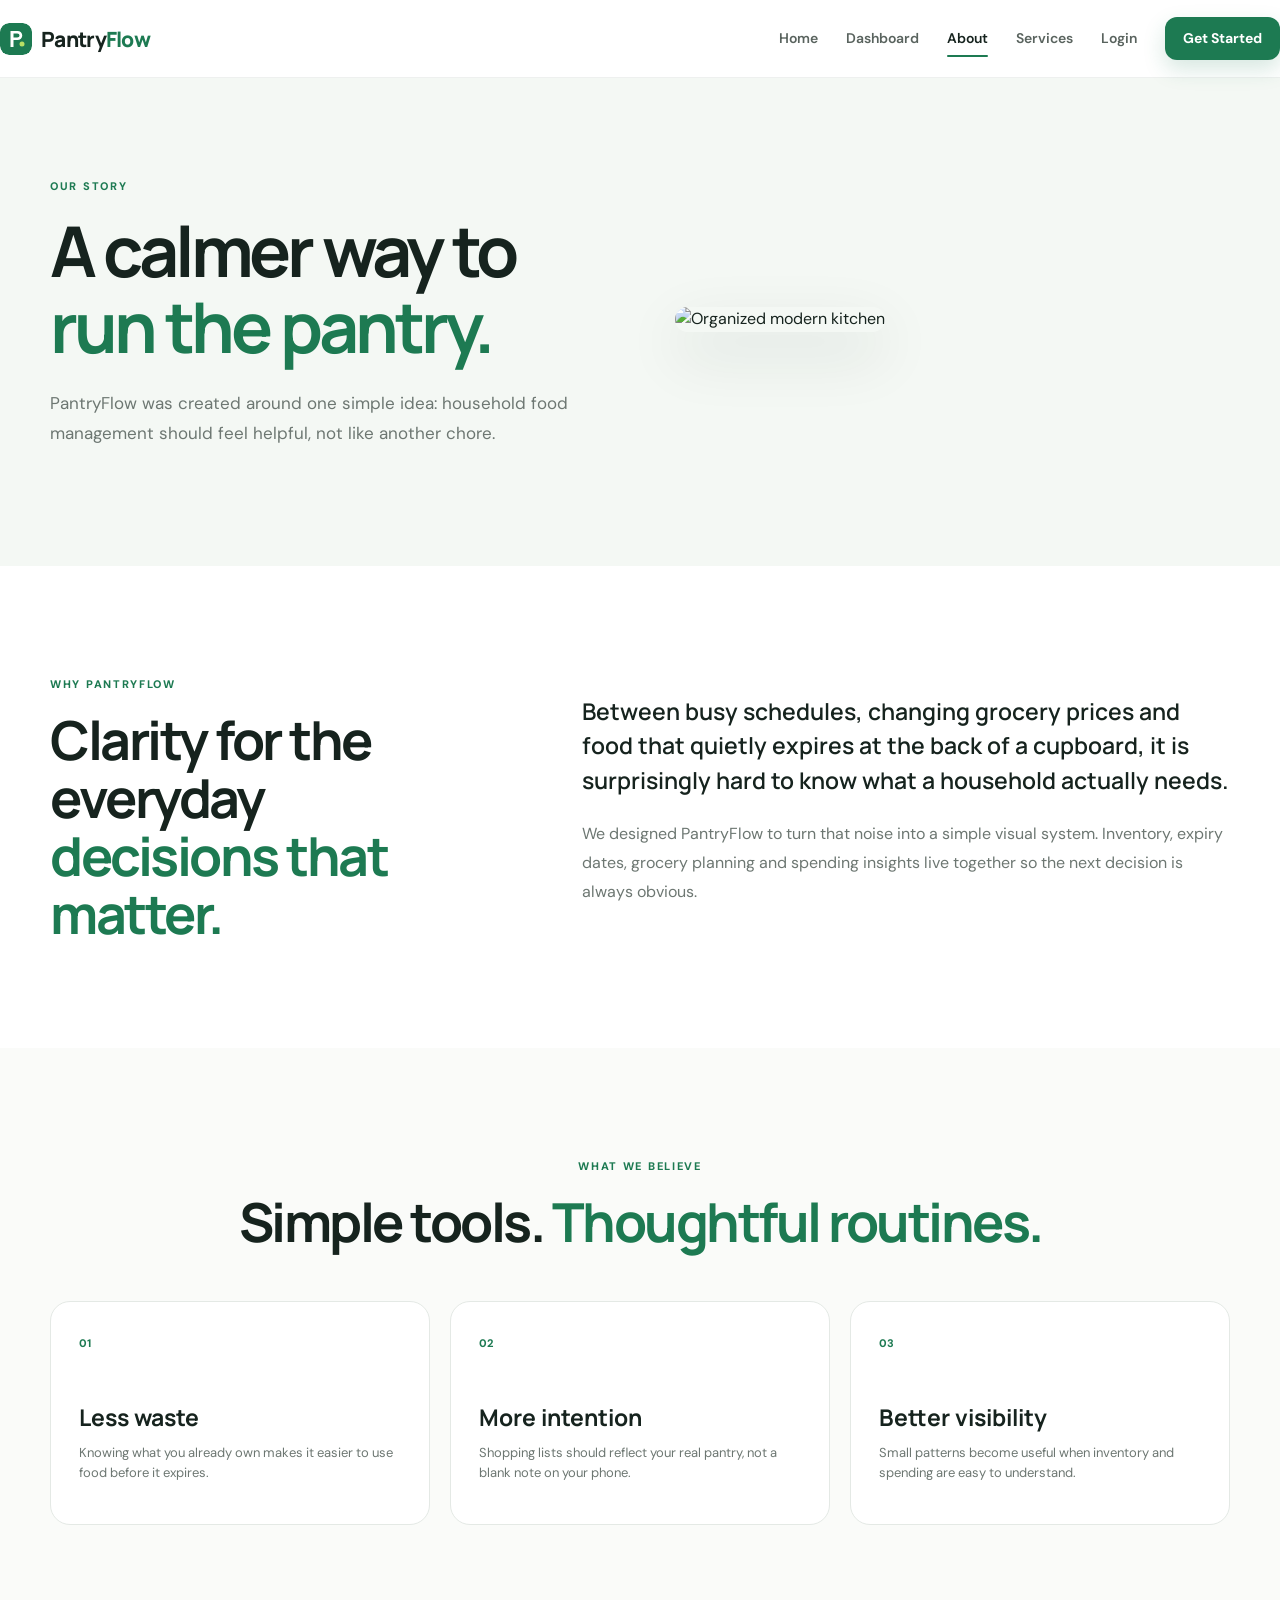
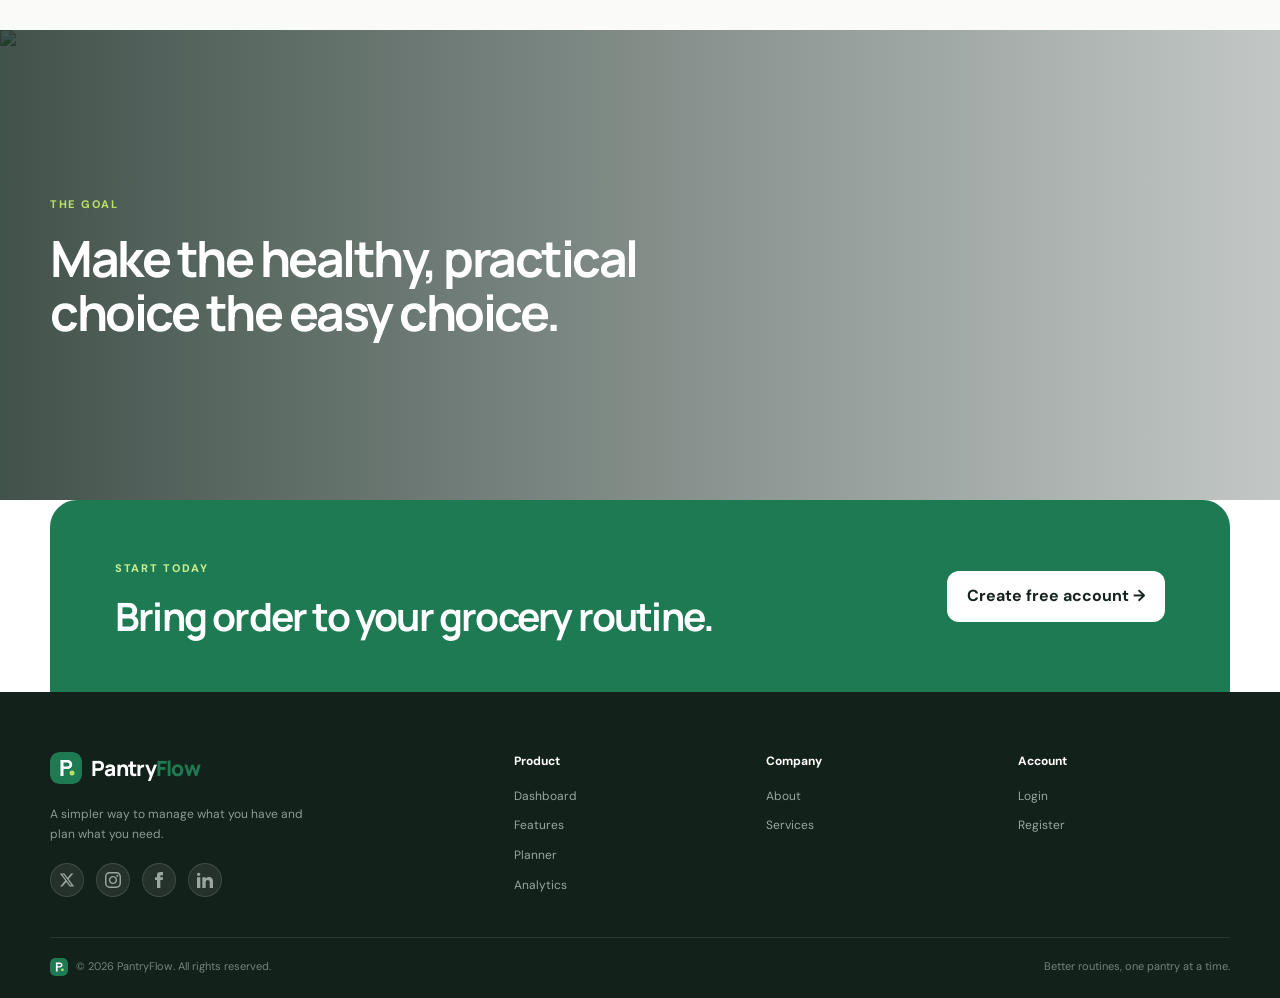
==== about.html @ ae9c7129 "first commit" ====
<!DOCTYPE html>
<html lang="en">
<head>
<meta charset="UTF-8">
<meta name="viewport" content="width=device-width,initial-scale=1.0">
<title>About — PantryFlow</title>
<link rel="icon" type="image/svg+xml" href="assets/favicon.svg">
<link rel="preconnect" href="https://fonts.googleapis.com">
<link rel="preconnect" href="https://fonts.gstatic.com" crossorigin>
<link href="https://fonts.googleapis.com/css2?family=DM+Sans:wght@400;500;600;700&family=Manrope:wght@600;700;800&display=swap" rel="stylesheet">
<link rel="stylesheet" href="assets/style.css">
</head>
<body>
<header class="site-header">
  <div class="container nav-wrap">
    <a class="brand" href="index.html">
      <img src="assets/favicon.svg" alt="PantryFlow Logo" class="header-fav-icon">
      <span>Pantry<span class="accent">Flow</span></span>
    </a>
    <button class="menu-toggle" aria-label="Open navigation"><i></i><i></i><i></i></button>
    <nav class="main-nav">
      <a href="index.html">Home</a>
      <a href="dashboard.html">Dashboard</a>
      <a class="active" href="about.html">About</a>
      <a href="services.html">Services</a>
      <a href="login.html">Login</a>
      <a class="btn btn-primary nav-btn" href="register.html">Get Started</a>
    </nav>
  </div>
</header>

<main>
<section class="inner-hero"><div class="container inner-grid"><div class="reveal"><span class="eyebrow">Our story</span><h1>A calmer way to <span>run the pantry.</span></h1><p>PantryFlow was created around one simple idea: household food management should feel helpful, not like another chore.</p></div><div class="inner-image reveal delay-1"><img src="https://images.unsplash.com/photo-1556911220-e15b29be8c8f?auto=format&fit=crop&w=1200&q=85" alt="Organized modern kitchen"></div></div></section>
<section class="section"><div class="container story-grid"><div class="section-head"><span class="eyebrow">Why PantryFlow</span><h2>Clarity for the everyday <span>decisions that matter.</span></h2></div><div><p class="large-copy">Between busy schedules, changing grocery prices and food that quietly expires at the back of a cupboard, it is surprisingly hard to know what a household actually needs.</p><p>We designed PantryFlow to turn that noise into a simple visual system. Inventory, expiry dates, grocery planning and spending insights live together so the next decision is always obvious.</p></div></div></section>
<section class="section values"><div class="container"><div class="section-head center"><span class="eyebrow">What we believe</span><h2>Simple tools. <span>Thoughtful routines.</span></h2></div><div class="value-grid"><article><span>01</span><h3>Less waste</h3><p>Knowing what you already own makes it easier to use food before it expires.</p></article><article><span>02</span><h3>More intention</h3><p>Shopping lists should reflect your real pantry, not a blank note on your phone.</p></article><article><span>03</span><h3>Better visibility</h3><p>Small patterns become useful when inventory and spending are easy to understand.</p></article></div></div></section>
<section class="image-banner"><img src="https://images.unsplash.com/photo-1498837167922-ddd27525d352?auto=format&fit=crop&w=1800&q=85" alt="Healthy food ingredients"><div><span class="eyebrow pale">The goal</span><h2>Make the healthy, practical choice the easy choice.</h2></div></section>
<section class="cta"><div class="container cta-box"><div><span class="eyebrow">Start today</span><h2>Bring order to your grocery routine.</h2></div><a class="btn btn-white" href="register.html">Create free account →</a></div></section>
</main>

<footer class="footer">
  <div class="container footer-grid">
    <div>
      <a class="brand light-brand" href="index.html">
        <img src="assets/favicon.svg" alt="PantryFlow Logo" class="footer-fav-icon">
        <span>Pantry<span class="accent">Flow</span></span>
      </a>
      <p>A simpler way to manage what you have and plan what you need.</p>
      
      <!-- Social Media Icons -->
      <div class="footer-social">
        <a href="#" class="social-icon" aria-label="Twitter">
          <svg viewBox="0 0 24 24"><path d="M18.244 2.25h3.308l-7.227 8.26 8.502 11.24H16.17l-5.214-6.817L4.99 21.75H1.68l7.73-8.835L1.254 2.25H8.08l4.713 6.231zm-1.161 17.52h1.833L7.084 4.126H5.117z"/></svg>
        </a>
        <a href="#" class="social-icon" aria-label="Instagram">
          <svg viewBox="0 0 24 24"><path d="M12 2.163c3.204 0 3.584.012 4.85.07 3.252.148 4.771 1.691 4.919 4.919.058 1.265.069 1.645.069 4.849 0 3.205-.012 3.584-.069 4.849-.149 3.225-1.664 4.771-4.919 4.919-1.266.058-1.644.07-4.85.07-3.204 0-3.584-.012-4.849-.07-3.26-.149-4.771-1.699-4.919-4.92-.058-1.265-.07-1.644-.07-4.849 0-3.204.013-3.583.07-4.849.149-3.227 1.664-4.771 4.919-4.919 1.266-.057 1.645-.069 4.849-.069zm0-2.163c-3.259 0-3.667.014-4.947.072-4.358.2-6.78 2.618-6.98 6.98-.059 1.281-.073 1.689-.073 4.948 0 3.259.014 3.668.072 4.948.2 4.358 2.618 6.78 6.98 6.98 1.281.058 1.689.072 4.948.072 3.259 0 3.668-.014 4.948-.072 4.354-.2 6.782-2.618 6.979-6.98.059-1.28.073-1.689.073-4.948 0-3.259-.014-3.667-.072-4.947-.196-4.354-2.617-6.78-6.979-6.98-1.281-.059-1.69-.073-4.949-.073zm0 5.838c-3.403 0-6.162 2.759-6.162 6.162s2.759 6.163 6.162 6.163 6.162-2.759 6.162-6.163c0-3.403-2.759-6.162-6.162-6.162zm0 10.162c-2.209 0-4-1.79-4-4 0-2.209 1.791-4 4-4s4 1.791 4 4c0 2.21-1.791 4-4 4zm6.406-11.845c-.796 0-1.441.645-1.441 1.44s.645 1.44 1.441 1.44c.795 0 1.439-.645 1.439-1.44s-.644-1.44-1.439-1.44z"/></svg>
        </a>
        <a href="#" class="social-icon" aria-label="Facebook">
          <svg viewBox="0 0 24 24"><path d="M9 8H6v4h3v12h5V12h3.642L18 8h-4V6.333C14 5.374 14.5 5 15.5 5H18V0h-3.808C10.592 0 9 1.583 9 4.615V8z"/></svg>
        </a>
        <a href="#" class="social-icon" aria-label="LinkedIn">
          <svg viewBox="0 0 24 24"><path d="M4.98 3.5c0 1.381-1.11 2.5-2.48 2.5s-2.48-1.119-2.48-2.5c0-1.38 1.11-2.5 2.48-2.5s2.48 1.12 2.48 2.5zm.02 4.5h-5v16h5v-16zm7.982 0h-4.968v16h4.969v-8.399c0-4.67 6.029-5.052 6.029 0v8.399h4.988v-10.131c0-7.88-8.922-7.593-11.018-3.714v-2.156z"/></svg>
        </a>
      </div>
    </div>
    <div><b>Product</b><a href="dashboard.html">Dashboard</a><a href="services.html">Features</a><a href="services.html">Planner</a><a href="services.html">Analytics</a></div>
    <div><b>Company</b><a href="about.html">About</a><a href="services.html">Services</a></div>
    <div><b>Account</b><a href="login.html">Login</a><a href="register.html">Register</a></div>
  </div>
  <div class="container footer-bottom">
    <div class="footer-copy">
      <img src="assets/favicon.svg" alt="PantryFlow Favicon" class="footer-bottom-icon">
      <span>© 2026 PantryFlow. All rights reserved.</span>
    </div>
    <span>Better routines, one pantry at a time.</span>
  </div>
</footer>

<button id="backToTop" class="back-to-top" aria-label="Back to top">↑</button>
<script src="assets/script.js"></script>
</body>
</html>
---- assets/style.css ----
:root {
  --green: #1d7a52;
  --green2: #2c9b68;
  --lime: #b9df65;
  --ink: #16231e;
  --muted: #6d7772;
  --line: #e4e9e5;
  --cream: #f6f3ea;
  --soft: #f4f7f4;
  --dark: #13211b;
  --orange: #f4a65a;
  --purple: #9583e6;
  --red: #df6d69;
  --white: #fff;
  --shadow: 0 22px 60px rgba(21, 43, 34, 0.12);
  --radius: 24px;
}

* {
  box-sizing: border-box;
}

html {
  scroll-behavior: smooth;
}

body {
  margin: 0;
  font-family: "DM Sans", sans-serif;
  color: var(--ink);
  background: #fff;
  line-height: 1.55;
}

h1, h2, h3 {
  font-family: "Manrope", sans-serif;
  line-height: 1.08;
  margin: 0;
}

a {
  text-decoration: none;
  color: inherit;
}

button, input, select {
  font: inherit;
}

.container {
  width: min(1180px, calc(100% - 48px));
  margin: auto;
}

/* Header & Navigation */
.site-header {
  height: 78px;
  display: flex;
  align-items: center;
  background: rgba(255, 255, 255, 0.94);
  backdrop-filter: blur(16px);
  border-bottom: 1px solid rgba(20, 50, 35, 0.07);
  position: sticky;
  top: 0;
  z-index: 50;
}

.nav-wrap {
  display: flex;
  align-items: center;
  justify-content: space-between;
  width: 100%;
}

.brand {
  display: inline-flex;
  align-items: center;
  gap: 9px;
  font: 800 21px "Manrope", sans-serif;
  letter-spacing: -0.7px;
  color: var(--ink);
}

.accent {
  color: var(--green);
}

.brand-mark {
  width: 35px;
  height: 35px;
  border-radius: 11px;
  display: grid;
  place-items: center;
  color: #fff;
  background: var(--green);
  font: 800 18px "Manrope", sans-serif;
  box-shadow: 0 8px 18px rgba(29, 122, 82, 0.2);
}

.brand-mark.mini {
  width: 25px;
  height: 25px;
  border-radius: 7px;
  font-size: 13px;
}

.header-fav-icon {
  width: 32px;
  height: 32px;
  border-radius: 9px;
  object-fit: cover;
}

.main-nav {
  display: flex;
  align-items: center;
  gap: 28px;
  font-size: 14px;
  font-weight: 600;
  color: #59635e;
}

.main-nav > a:not(.btn) {
  position: relative;
  padding: 24px 0;
  transition: color 0.2s ease;
}

.main-nav > a.active,
.main-nav > a:hover {
  color: var(--ink);
}

.main-nav > a.active:after {
  content: "";
  position: absolute;
  height: 2.5px;
  background: var(--green);
  bottom: 16px;
  left: 0;
  right: 0;
  border-radius: 2px;
}

.btn {
  border: 0;
  cursor: pointer;
  display: inline-flex;
  align-items: center;
  justify-content: center;
  gap: 10px;
  padding: 13px 20px;
  border-radius: 12px;
  font-weight: 700;
  transition: 0.25s;
}

.btn-primary {
  background: var(--green);
  color: #fff;
  box-shadow: 0 9px 22px rgba(29, 122, 82, 0.18);
}

.btn-primary:hover {
  background: #176443;
  transform: translateY(-2px);
}

.btn-lg {
  padding: 16px 23px;
}

.btn-dark {
  background: var(--ink);
  color: #fff;
}

.btn-white {
  background: #fff;
  color: var(--ink);
}

.nav-btn {
  padding: 11px 18px;
}

.menu-toggle {
  display: none;
  background: none;
  border: 0;
  cursor: pointer;
}

.sidebar-toggle {
  display: none;
}

/* Hero Section */
.hero {
  background: linear-gradient(180deg, #f7fbf7 0, #fff 100%);
  padding: 86px 0 80px;
  overflow: hidden;
}

.hero-grid {
  display: grid;
  grid-template-columns: 0.88fr 1.12fr;
  gap: 55px;
  align-items: center;
}

.eyebrow {
  display: inline-flex;
  align-items: center;
  gap: 8px;
  color: var(--green);
  text-transform: uppercase;
  letter-spacing: 1.7px;
  font-size: 11px;
  font-weight: 800;
  margin-bottom: 18px;
}

.live-dot {
  width: 7px;
  height: 7px;
  border-radius: 50%;
  background: #55bd7d;
  box-shadow: 0 0 0 5px #e4f5e9;
}

.hero h1 {
  font-size: clamp(46px, 5vw, 72px);
  letter-spacing: -3.8px;
  max-width: 620px;
}

.hero h1 span,
.section-head h2 span,
.inner-hero h1 span {
  color: var(--green);
}

.hero-copy > p {
  font-size: 17px;
  line-height: 1.75;
  color: var(--muted);
  max-width: 540px;
  margin: 24px 0 28px;
}

.hero-actions {
  display: flex;
  align-items: center;
  gap: 24px;
}

.text-link {
  font-weight: 700;
  font-size: 14px;
}

.text-link:hover {
  color: var(--green);
}

.trust {
  display: flex;
  align-items: center;
  gap: 14px;
  margin-top: 35px;
}

.trust p {
  margin: 0;
  color: var(--muted);
  font-size: 12px;
}

.trust p strong {
  color: var(--ink);
  font-size: 14px;
}

.avatars {
  display: flex;
}

.avatars span {
  width: 30px;
  height: 30px;
  border-radius: 50%;
  background: #dcebe2;
  border: 2px solid #fff;
  margin-left: -6px;
  display: grid;
  place-items: center;
  font-size: 9px;
  font-weight: 800;
}

.avatars span:first-child {
  margin: 0;
  background: #cce4d5;
}

.avatars span:nth-child(2) {
  background: #ead9c7;
}

.avatars span:nth-child(3) {
  background: #ddd5f1;
}

.hero-art {
  position: relative;
  min-width: 0;
}

.dashboard-window {
  background: #fff;
  border: 1px solid #e0e7e2;
  border-radius: 23px;
  box-shadow: var(--shadow);
  overflow: hidden;
  transform: rotate(0.4deg);
}

.dash-head {
  height: 52px;
  border-bottom: 1px solid var(--line);
  display: flex;
  align-items: center;
  justify-content: space-between;
  padding: 0 18px;
  font-size: 10px;
}

.dash-brand {
  display: flex;
  align-items: center;
  gap: 7px;
  font-weight: 800;
}

.live-pill {
  background: #e9f7ef;
  color: var(--green);
  padding: 5px 8px;
  border-radius: 20px;
  font-size: 8px;
}

.dash-layout {
  display: grid;
  grid-template-columns: 135px 1fr;
  min-height: 360px;
}

.dash-side {
  padding: 18px 12px;
  border-right: 1px solid var(--line);
  display: flex;
  flex-direction: column;
  gap: 15px;
  font-size: 9px;
  color: #7b8580;
}

.dash-side b {
  color: var(--green);
}

.dash-content {
  padding: 20px;
}

.dash-welcome {
  display: flex;
  justify-content: space-between;
  align-items: center;
}

.dash-welcome small {
  font-size: 8px;
  color: #99a29e;
}

.dash-welcome h3 {
  font-size: 15px;
  margin-top: 3px;
}

.dash-welcome button {
  border: 1px solid var(--line);
  background: #fff;
  border-radius: 8px;
  width: 27px;
  height: 27px;
}

.dash-stats {
  display: grid;
  grid-template-columns: repeat(3, 1fr);
  gap: 9px;
  margin: 18px 0;
}

.d-stat {
  border: 1px solid var(--line);
  border-radius: 12px;
  padding: 11px;
  position: relative;
}

.d-stat > span {
  position: absolute;
  right: 9px;
  top: 9px;
  background: #e9f6ed;
  color: var(--green);
  width: 22px;
  height: 22px;
  border-radius: 7px;
  display: grid;
  place-items: center;
  font-size: 9px;
}

.d-stat > span.orange {
  background: #fff1e3;
  color: #d8893d;
}

.d-stat > span.purple {
  background: #eeeafd;
  color: #7d69ce;
}

.d-stat small {
  display: block;
  font-size: 7px;
  color: #8b9590;
}

.d-stat strong {
  display: block;
  font-size: 18px;
  margin: 4px 0;
}

.d-stat em {
  font-size: 7px;
  color: var(--green);
  font-style: normal;
}

.d-stat em.warn {
  color: #df8b42;
}

.dash-panels {
  display: grid;
  grid-template-columns: 1.2fr 1fr;
  gap: 9px;
}

.dash-panel {
  border: 1px solid var(--line);
  border-radius: 12px;
  padding: 13px;
}

.panel-title {
  display: flex;
  justify-content: space-between;
  align-items: center;
  font-size: 9px;
}

.panel-title small,
.panel-title a {
  font-size: 7px;
  color: #89928e;
}

.bar-chart {
  height: 112px;
  display: flex;
  align-items: end;
  justify-content: space-around;
  gap: 6px;
  margin-top: 15px;
  background: repeating-linear-gradient(to bottom, transparent 0, transparent 27px, #f0f3f1 28px);
}

.bar-chart i {
  display: block;
  width: 9%;
  max-width: 20px;
  border-radius: 5px 5px 2px 2px;
  background: linear-gradient(#4fae7a, var(--green));
}

.chart-days {
  display: flex;
  justify-content: space-around;
  color: #9ba39f;
  font-size: 6px;
  margin-top: 5px;
}

.food {
  display: flex;
  align-items: center;
  gap: 7px;
  margin-top: 13px;
}

.food > span {
  font-size: 15px;
}

.food div {
  flex: 1;
}

.food b, .food small {
  display: block;
}

.food b {
  font-size: 8px;
}

.food small {
  font-size: 6px;
  color: #929b97;
}

.food mark, .item-list mark {
  font-size: 6px;
  border-radius: 5px;
  padding: 4px 5px;
  background: #f0f3f1;
  color: #77817b;
}

.food mark.red, .item-list mark.red {
  background: #ffebea;
  color: #c75e59;
}

.food mark.amber, .item-list mark.amber {
  background: #fff1df;
  color: #c98332;
}

.floating-note {
  position: absolute;
  background: #fff;
  border: 1px solid #e7ece8;
  box-shadow: 0 16px 40px rgba(18, 43, 31, 0.14);
  border-radius: 13px;
  padding: 10px 13px;
  display: flex;
  gap: 9px;
  align-items: center;
  z-index: 3;
  font-size: 9px;
}

.floating-note small, .floating-note b {
  display: block;
}

.floating-note small {
  color: #8b9590;
  font-size: 7px;
  margin-top: 2px;
}

.note-top {
  right: -24px;
  top: 45px;
}

.note-bottom {
  left: -27px;
  bottom: 20px;
}

.status-dot {
  width: 9px;
  height: 9px;
  background: #51bd7b;
  border-radius: 50%;
  box-shadow: 0 0 0 5px #e7f7ed;
}

.check {
  width: 25px;
  height: 25px;
  background: #e6f5eb;
  color: var(--green);
  border-radius: 8px;
  display: grid;
  place-items: center;
}

.brand-strip {
  border-top: 1px solid var(--line);
  border-bottom: 1px solid var(--line);
  padding: 23px 0;
  color: #87908b;
}

.brand-strip .container {
  display: flex;
  align-items: center;
  justify-content: space-between;
  font-size: 9px;
  letter-spacing: 1.5px;
}

.brand-strip b {
  font-size: 9px;
  color: #6f7974;
}

.section {
  padding: 105px 0;
}

.section-head h2 {
  font-size: clamp(38px, 4.2vw, 58px);
  letter-spacing: -2.5px;
}

.section-head > p {
  color: var(--muted);
  font-size: 16px;
  line-height: 1.75;
  max-width: 590px;
  margin: 22px 0 0;
}

.center {
  text-align: center;
}

.center > p {
  margin-left: auto;
  margin-right: auto;
}

.feature-grid {
  display: grid;
  grid-template-columns: repeat(3, 1fr);
  gap: 18px;
  margin-top: 50px;
}

.feature-card {
  min-height: 340px;
  border-radius: 24px;
  padding: 28px;
  position: relative;
  overflow: hidden;
}

.feature-card.light {
  background: #eff7f1;
}

.feature-card.warm {
  background: #f8f1e5;
}

.feature-card.dark {
  background: #17261f;
  color: #fff;
}

.card-no {
  font: 700 11px "Manrope", sans-serif;
  opacity: 0.55;
}

.big-icon {
  width: 48px;
  height: 48px;
  border-radius: 14px;
  display: grid;
  place-items: center;
  margin: 70px 0 20px;
  font-size: 20px;
}

.big-icon.green {
  background: #d6eedf;
  color: var(--green);
}

.big-icon.orange {
  background: #f5dfc3;
  color: #c57c2e;
}

.big-icon.purple {
  background: #dcd6f5;
  color: #806ed2;
}

.feature-card h3 {
  font-size: 23px;
}

.feature-card p {
  font-size: 13px;
  line-height: 1.7;
  color: #748078;
  max-width: 300px;
}

.dark-card p {
  color: #adb8b1;
}

.feature-card a {
  position: absolute;
  bottom: 28px;
  font-size: 12px;
  font-weight: 700;
}

.split {
  background: #fafbf9;
}

.split-grid {
  display: grid;
  grid-template-columns: 1fr 1fr;
  gap: 90px;
  align-items: center;
}

.checks {
  list-style: none;
  padding: 0;
  margin: 30px 0 34px;
  display: grid;
  gap: 14px;
}

.checks li {
  font-size: 14px;
  font-weight: 600;
}

.checks b {
  display: inline-grid;
  place-items: center;
  width: 24px;
  height: 24px;
  border-radius: 50%;
  background: #e1f2e7;
  color: var(--green);
  margin-right: 10px;
  font-size: 11px;
}

.photo-stack {
  position: relative;
  padding: 0 35px 50px 0;
}

.main-photo {
  width: 100%;
  height: 500px;
  object-fit: cover;
  border-radius: 25px;
  display: block;
}

.photo-card {
  position: absolute;
  left: -20px;
  bottom: 10px;
  background: #fff;
  padding: 20px 24px;
  border-radius: 17px;
  box-shadow: var(--shadow);
  display: grid;
  grid-template-columns: auto 1fr;
  column-gap: 12px;
}

.photo-card strong {
  font: 800 30px "Manrope", sans-serif;
  grid-row: span 2;
}

.photo-card span {
  font-size: 10px;
  color: var(--muted);
}

.photo-card em {
  font-size: 10px;
  color: var(--green);
  font-style: normal;
  font-weight: 700;
}

.photo-small {
  position: absolute;
  right: 0;
  top: 30px;
  width: 145px;
  height: 145px;
  border: 7px solid #fff;
  border-radius: 18px;
  overflow: hidden;
  box-shadow: var(--shadow);
}

.photo-small img {
  width: 100%;
  height: 100%;
  object-fit: cover;
}

.dark-section {
  background: #14231c;
  color: #fff;
}

.dark-section .section-head > p {
  color: #aab6ae;
}

.eyebrow.pale {
  color: #b9df65;
}

.dark-grid {
  display: grid;
  grid-template-columns: 1fr 1fr;
  gap: 100px;
  align-items: center;
}

.planner-card {
  background: #fff;
  color: var(--ink);
  border-radius: 22px;
  padding: 25px;
  box-shadow: 0 25px 70px rgba(0, 0, 0, 0.2);
}

.planner-top {
  display: flex;
  justify-content: space-between;
  font-size: 12px;
  font-weight: 800;
}

.planner-top small {
  font-weight: 500;
  color: #8a938e;
}

.planner-progress {
  margin: 25px 0;
}

.planner-progress div {
  display: flex;
  justify-content: space-between;
  font-size: 11px;
  margin-bottom: 8px;
}

.planner-progress span {
  color: var(--green);
}

.planner-progress > i {
  display: block;
  height: 8px;
  background: #e9eee9;
  border-radius: 20px;
}

.planner-progress > i b {
  display: block;
  width: 72%;
  height: 100%;
  background: var(--green);
  border-radius: 20px;
}

.planner-list {
  display: grid;
  gap: 10px;
}

.planner-list label {
  display: flex;
  align-items: center;
  gap: 10px;
  border: 1px solid var(--line);
  padding: 11px;
  border-radius: 10px;
  font-size: 11px;
}

.planner-list input {
  accent-color: var(--green);
}

.planner-list em {
  margin-left: auto;
  color: #9aa29e;
  font-size: 9px;
  font-style: normal;
}

.full-btn {
  width: 100%;
  margin-top: 14px;
  border: 1px dashed #cfd8d2;
  background: #f8faf8;
  border-radius: 10px;
  padding: 10px;
  color: var(--green);
  font-weight: 700;
}

.numbers {
  display: grid;
  grid-template-columns: repeat(4, 1fr);
  border-top: 1px solid var(--line);
  border-bottom: 1px solid var(--line);
  margin-top: 50px;
}

.numbers div {
  padding: 35px 20px;
  border-right: 1px solid var(--line);
  text-align: center;
}

.numbers div:last-child {
  border: 0;
}

.numbers strong {
  display: block;
  font: 800 38px "Manrope", sans-serif;
  letter-spacing: -2px;
}

.numbers span {
  font-size: 11px;
  color: var(--muted);
}

/* CTA Section - Touch section above with ZERO gap */
.cta {
  padding: 0;
  margin-top: 0;
}

.cta-box {
  background: var(--green);
  border-radius: 27px 27px 0 0;
  padding: 55px 65px;
  color: #fff;
  display: flex;
  align-items: center;
  justify-content: space-between;
  gap: 30px;
}

.cta-box .eyebrow {
  color: #c9ee91;
}

.cta-box h2 {
  font-size: 39px;
  letter-spacing: -1.8px;
  max-width: 650px;
}

.cta-box p {
  color: #d6e8dd;
}

/* Footer & Social Icons */
.footer {
  background: #13211b;
  color: #d8e0dc;
  padding: 60px 0 22px;
}

.footer-grid {
  display: grid;
  grid-template-columns: 2fr repeat(3, 1fr);
  gap: 40px;
}

.light-brand {
  color: #fff;
}

.footer-fav-icon {
  width: 32px;
  height: 32px;
  border-radius: 9px;
  object-fit: contain;
  vertical-align: middle;
}

.footer-grid p {
  color: #8e9b94;
  font-size: 12px;
  max-width: 280px;
  line-height: 1.7;
}

.footer-grid > div:not(:first-child) {
  display: flex;
  flex-direction: column;
  gap: 11px;
  font-size: 12px;
}

.footer-grid b {
  color: #fff;
  margin-bottom: 5px;
}

.footer-grid a:not(.brand) {
  color: #9aa69f;
}

.footer-grid a:hover {
  color: #fff;
}

.footer-social {
  display: flex;
  align-items: center;
  gap: 12px;
  margin-top: 18px;
}

.social-icon {
  width: 34px;
  height: 34px;
  border-radius: 50%;
  background: rgba(255, 255, 255, 0.08);
  border: 1px solid rgba(255, 255, 255, 0.12);
  display: grid;
  place-items: center;
  color: #a4b3aa;
  transition: all 0.25s ease;
}

.social-icon:hover {
  background: var(--green);
  color: #fff;
  border-color: var(--green);
  transform: translateY(-2px);
}

.social-icon svg {
  width: 16px;
  height: 16px;
  fill: currentColor;
}

.footer-bottom {
  border-top: 1px solid rgba(255, 255, 255, 0.1);
  margin-top: 40px;
  padding-top: 20px;
  display: flex;
  justify-content: space-between;
  align-items: center;
  color: #76837b;
  font-size: 11px;
}

.footer-copy {
  display: inline-flex;
  align-items: center;
  gap: 8px;
}

.footer-bottom-icon {
  width: 18px;
  height: 18px;
  border-radius: 5px;
  object-fit: contain;
}

/* Back to Top Button */
.back-to-top {
  position: fixed;
  bottom: 28px;
  right: 28px;
  width: 44px;
  height: 44px;
  border-radius: 50%;
  background: var(--green);
  color: #ffffff;
  border: 0;
  font-size: 18px;
  font-weight: bold;
  box-shadow: 0 8px 24px rgba(29, 122, 82, 0.35);
  cursor: pointer;
  display: grid;
  place-items: center;
  z-index: 999;
  opacity: 0;
  visibility: hidden;
  transition: opacity 0.3s ease, visibility 0.3s ease, transform 0.2s ease, background-color 0.2s ease;
}

.back-to-top.show {
  opacity: 1;
  visibility: visible;
}

.back-to-top:hover {
  background: #166041;
  transform: translateY(-3px);
}

/* Inner pages */
.inner-hero {
  padding: 95px 0 100px;
  background: #f4f8f4;
}

.inner-grid {
  display: grid;
  grid-template-columns: 1fr 1fr;
  gap: 70px;
  align-items: center;
}

.inner-hero h1 {
  font-size: clamp(48px, 5.5vw, 70px);
  letter-spacing: -3.8px;
}

.inner-hero p {
  font-size: 17px;
  line-height: 1.75;
  color: var(--muted);
  max-width: 580px;
  margin-top: 25px;
}

.inner-image img {
  width: 100%;
  height: 430px;
  object-fit: cover;
  border-radius: 27px;
  box-shadow: var(--shadow);
}

.story-grid {
  display: grid;
  grid-template-columns: 0.8fr 1.2fr;
  gap: 100px;
}

.large-copy {
  font: 600 23px/1.5 "Manrope", sans-serif;
  color: var(--ink);
}

.story-grid p:not(.large-copy) {
  color: var(--muted);
  line-height: 1.8;
}

.values {
  background: #fafbf9;
}

.value-grid {
  display: grid;
  grid-template-columns: repeat(3, 1fr);
  gap: 20px;
  margin-top: 50px;
}

.value-grid article {
  background: #fff;
  border: 1px solid var(--line);
  border-radius: 20px;
  padding: 28px;
}

.value-grid article > span {
  color: var(--green);
  font-weight: 800;
  font-size: 11px;
}

.value-grid h3 {
  font-size: 23px;
  margin: 50px 0 10px;
}

.value-grid p {
  color: var(--muted);
  font-size: 13px;
}

.image-banner {
  height: 470px;
  position: relative;
  overflow: hidden;
  color: #fff;
  display: flex;
  align-items: center;
}

.image-banner:after {
  content: "";
  position: absolute;
  inset: 0;
  background: linear-gradient(90deg, rgba(13, 34, 25, 0.78), rgba(13, 34, 25, 0.25));
}

.image-banner img {
  position: absolute;
  inset: 0;
  width: 100%;
  height: 100%;
  object-fit: cover;
}

.image-banner > div {
  position: relative;
  z-index: 2;
  width: min(1180px, calc(100% - 48px));
  margin: auto;
}

.image-banner h2 {
  font-size: 50px;
  letter-spacing: -2.5px;
  max-width: 650px;
}

.services-hero {
  padding-bottom: 75px;
}

.services-hero h1 {
  max-width: 800px;
  margin: auto;
}

.service-grid {
  display: grid;
  grid-template-columns: repeat(3, 1fr);
  gap: 18px;
}

.service-card {
  border: 1px solid var(--line);
  border-radius: 22px;
  padding: 28px;
  min-height: 290px;
  transition: 0.25s;
}

.service-card:hover {
  transform: translateY(-5px);
  box-shadow: var(--shadow);
  border-color: #cfded4;
}

.service-icon {
  width: 52px;
  height: 52px;
  border-radius: 15px;
  display: grid;
  place-items: center;
  font-size: 20px;
  margin-bottom: 30px;
}

.service-icon.green {
  background: #e0f2e6;
  color: var(--green);
}

.service-icon.orange {
  background: #fff0dd;
  color: #cf8431;
}

.service-icon.purple {
  background: #eeeafd;
  color: #806fd0;
}

.service-icon.blue {
  background: #e4f0f8;
  color: #4682ad;
}

.service-icon.red {
  background: #fbe7e6;
  color: #c25c58;
}

.service-icon.dark {
  background: #e8ece9;
  color: #33443c;
}

.service-card > span {
  font-size: 10px;
  color: #9ba39e;
}

.service-card h3 {
  font-size: 21px;
  margin: 7px 0;
}

.service-card p {
  font-size: 12px;
  color: var(--muted);
  line-height: 1.7;
}

.service-card a {
  font-size: 11px;
  font-weight: 800;
  color: var(--green);
}

.feature-showcase {
  background: #f7f8f5;
}

.showcase-grid {
  display: grid;
  grid-template-columns: 1fr 1fr;
  gap: 85px;
  align-items: center;
}

.showcase-image img {
  width: 100%;
  height: 470px;
  object-fit: cover;
  border-radius: 25px;
}

/* Authentication Pages (Login & Register) */
.auth-body {
  min-height: 100vh;
  background: #f3f7f3;
  margin: 0;
}

/* Brand logo positioned directly ABOVE the heading inside form card */
.auth-form-brand {
  display: inline-flex;
  align-items: center;
  gap: 9px;
  margin-bottom: 22px;
  font: 800 24px "Manrope", sans-serif;
  color: var(--ink);
  text-decoration: none;
}

.auth-shell {
  min-height: 100vh;
  display: grid;
  grid-template-columns: 1.05fr 0.95fr;
}

.auth-visual {
  background: linear-gradient(90deg, rgba(11, 34, 24, 0.75), rgba(11, 34, 24, 0.2)), url("https://images.unsplash.com/photo-1556911220-bff31c812dba?auto=format&fit=crop&w=1500&q=85") center/cover;
  position: relative;
  color: #fff;
}

.register-visual {
  background: linear-gradient(90deg, rgba(11, 34, 24, 0.78), rgba(11, 34, 24, 0.15)), url("https://images.unsplash.com/photo-1543353071-873f17a7a088?auto=format&fit=crop&w=1500&q=85") center/cover;
}

.auth-overlay {
  position: absolute;
  left: 11%;
  bottom: 11%;
  max-width: 530px;
}

.auth-overlay h1 {
  font-size: 52px;
  letter-spacing: -2.8px;
}

.auth-overlay h1 span {
  color: #c3e87a;
}

.auth-overlay p {
  color: #dce7e0;
  max-width: 450px;
}

.auth-mini, .testimonial {
  margin-top: 30px;
  background: rgba(255, 255, 255, 0.13);
  backdrop-filter: blur(12px);
  border: 1px solid rgba(255, 255, 255, 0.15);
  border-radius: 15px;
  padding: 15px 18px;
  display: inline-flex;
  gap: 12px;
  align-items: center;
  font-size: 11px;
}

.auth-mini b {
  font-size: 25px;
}

.auth-mini span {
  color: #dce6e0;
}

.testimonial {
  display: block;
  max-width: 330px;
  color: #fff;
  line-height: 1.5;
}

.testimonial small {
  display: block;
  color: #bdd4c7;
  margin-top: 7px;
}

.auth-panel {
  display: flex;
  align-items: center;
  justify-content: center;
  padding: 60px 50px;
  background: #fff;
}

.auth-form {
  width: min(410px, 100%);
}

.auth-form h2 {
  font-size: 38px;
  letter-spacing: -1.8px;
}

.muted {
  color: var(--muted);
  font-size: 13px;
}

.auth-form form {
  margin-top: 27px;
  display: grid;
  gap: 16px;
}

.auth-form label {
  display: grid;
  gap: 7px;
  font-size: 11px;
  font-weight: 700;
}

.auth-form input, .auth-form select {
  width: 100%;
  height: 47px;
  border: 1px solid #dce3de;
  border-radius: 11px;
  padding: 0 13px;
  outline: 0;
  background: #fff;
}

.auth-form input:focus {
  border-color: var(--green);
  box-shadow: 0 0 0 3px #e6f3ea;
}

.password {
  position: relative;
}

.password input {
  padding-right: 55px;
}

.show-pass {
  position: absolute;
  right: 7px;
  top: 7px;
  height: 33px;
  border: 0;
  background: #f0f4f1;
  border-radius: 8px;
  font-size: 9px;
  font-weight: 700;
  color: var(--green);
  cursor: pointer;
}

.form-row {
  display: flex !important;
  flex-direction: row;
  justify-content: space-between;
  align-items: center;
  font-size: 10px !important;
}

.form-row a, .switch a {
  color: var(--green);
  font-weight: 700;
}

.check-label {
  display: flex !important;
  align-items: center;
  gap: 7px !important;
  font-weight: 500 !important;
}

.check-label input {
  width: 15px;
  height: 15px;
}

.submit-btn {
  width: 100%;
  height: 49px;
}

.or {
  display: flex;
  align-items: center;
  gap: 10px;
  margin: 22px 0;
  color: #a1aaa5;
  font-size: 10px;
}

.or:before, .or:after {
  content: "";
  height: 1px;
  background: var(--line);
  flex: 1;
}

.social-btn {
  height: 47px;
  width: 100%;
  border: 1px solid var(--line);
  background: #fff;
  border-radius: 11px;
  font-weight: 700;
  font-size: 11px;
  cursor: pointer;
}

.switch {
  text-align: center;
  color: #89928d;
  font-size: 11px;
  margin-top: 24px;
}

.terms {
  font-size: 10px !important;
}

.terms input {
  flex: 0 0 auto;
}

/* Dashboard Views & Component Styling */
.app-body {
  background: #f5f7f5;
}

.app-top {
  height: 72px;
  background: #fff;
  border-bottom: 1px solid var(--line);
  display: flex;
  align-items: center;
  position: sticky;
  top: 0;
  z-index: 50;
}

.app-top-inner {
  display: flex;
  align-items: center;
  justify-content: space-between;
  gap: 20px;
  width: 100%;
}

.app-search {
  border: 1px solid var(--line);
  border-radius: 10px;
  width: 280px;
  height: 38px;
  display: flex;
  align-items: center;
  padding: 0 12px;
  gap: 8px;
  color: #9aa39e;
  font-size: 12px;
}

.app-user {
  display: flex;
  align-items: center;
  gap: 10px;
}

.app-user button {
  border: 0;
  background: none;
  cursor: pointer;
  font-size: 16px;
}

.user-avatar {
  width: 34px;
  height: 34px;
  border-radius: 50%;
  background: #d8e9df;
  color: var(--green);
  display: grid;
  place-items: center;
  font-size: 10px;
  font-weight: 800;
}

.app-user b, .app-user small {
  display: block;
}

.app-user b {
  font-size: 10px;
}

.app-user small {
  font-size: 8px;
  color: #929b96;
}

.app-user > a {
  margin-left: 6px;
  color: #8b9590;
  font-size: 14px;
}

.app-shell {
  display: grid;
  grid-template-columns: 230px 1fr;
  min-height: calc(100vh - 72px);
}

.app-sidebar {
  background: #fff;
  border-right: 1px solid var(--line);
  padding: 27px 16px;
  display: flex;
  flex-direction: column;
}

.sidebar-section {
  display: grid;
  gap: 5px;
  margin-bottom: 28px;
}

.sidebar-section > small {
  font-size: 8px;
  text-transform: uppercase;
  letter-spacing: 1.4px;
  color: #a2aaa5;
  padding: 0 12px 7px;
}

.sidebar-section a {
  padding: 10px 12px;
  border-radius: 9px;
  color: #748078;
  font-size: 11px;
  font-weight: 600;
  cursor: pointer;
  transition: all 0.2s ease;
}

.sidebar-section a span {
  display: inline-block;
  width: 23px;
}

.sidebar-section a.side-active, .sidebar-section a:hover {
  background: #eaf5ee;
  color: var(--green);
}

.upgrade-card {
  margin-top: auto;
  background: #163127;
  color: #fff;
  border-radius: 14px;
  padding: 16px;
}

.upgrade-card b {
  font: 700 12px "Manrope", sans-serif;
}

.upgrade-card p {
  font-size: 9px;
  color: #b9c7c0;
  line-height: 1.5;
}

.upgrade-card button {
  width: 100%;
  border: 0;
  background: #c4e879;
  color: #183024;
  border-radius: 8px;
  padding: 8px;
  font-size: 9px;
  font-weight: 800;
  cursor: pointer;
}

.app-main {
  padding: 38px 0 60px;
}

.dash-view {
  animation: fadeIn 0.3s ease;
}

@keyframes fadeIn {
  from { opacity: 0; transform: translateY(6px); }
  to { opacity: 1; transform: translateY(0); }
}

.app-heading {
  display: flex;
  justify-content: space-between;
  align-items: flex-end;
  margin-bottom: 28px;
}

.app-heading h1 {
  font-size: 31px;
  letter-spacing: -1.5px;
}

.app-heading p {
  margin: 5px 0 0;
  color: #8a938e;
  font-size: 12px;
}

.overview-cards {
  display: grid;
  grid-template-columns: repeat(4, 1fr);
  gap: 13px;
}

.overview-card {
  background: #fff;
  border: 1px solid var(--line);
  border-radius: 15px;
  padding: 17px;
  display: flex;
  gap: 12px;
  align-items: center;
}

.round-icon {
  width: 39px;
  height: 39px;
  border-radius: 11px;
  display: grid;
  place-items: center;
  font-weight: 800;
}

.round-icon.green {
  background: #e3f3e8;
  color: var(--green);
}

.round-icon.orange {
  background: #fff0de;
  color: #cf8331;
}

.round-icon.red {
  background: #fce8e7;
  color: #ca5e59;
}

.round-icon.purple {
  background: #eeeafd;
  color: #7d69cd;
}

.overview-card small, .overview-card strong, .overview-card em {
  display: block;
}

.overview-card small {
  font-size: 8px;
  color: #8c9691;
}

.overview-card strong {
  font: 800 21px "Manrope", sans-serif;
  margin: 2px 0;
}

.overview-card em {
  font-size: 8px;
  color: var(--green);
  font-style: normal;
}

.overview-card em.warning {
  color: #d9893b;
}

.app-grid {
  display: grid;
  grid-template-columns: 1.35fr 0.9fr;
  gap: 14px;
  margin-top: 14px;
}

.app-card {
  background: #fff;
  border: 1px solid var(--line);
  border-radius: 16px;
  padding: 19px;
}

.chart-card {
  grid-row: span 2;
}

.app-card-head {
  display: flex;
  justify-content: space-between;
  align-items: flex-start;
}

.app-card-head b {
  display: block;
  font-size: 12px;
}

.app-card-head small {
  display: block;
  font-size: 8px;
  color: #969f9a;
  margin-top: 4px;
}

.app-card-head a {
  font-size: 9px;
  color: var(--green);
  font-weight: 800;
  cursor: pointer;
}

.app-card-head select {
  border: 1px solid var(--line);
  border-radius: 7px;
  font-size: 8px;
  padding: 5px;
  background: #fff;
}

.large-chart {
  height: 260px;
  position: relative;
  margin-top: 25px;
  border-bottom: 1px solid #e7ece8;
}

.chart-lines {
  position: absolute;
  inset: 0;
  display: flex;
  flex-direction: column;
  justify-content: space-between;
}

.chart-lines i {
  height: 1px;
  background: #edf1ee;
}

.line {
  position: absolute;
  bottom: 0;
  left: 0;
  right: 0;
  height: 100%;
  display: flex;
  align-items: flex-end;
  justify-content: space-around;
}

.line span {
  width: 9px;
  border-radius: 5px 5px 0 0;
  background: linear-gradient(var(--green2), #b7ddc6);
  position: relative;
}

.line.two span {
  background: linear-gradient(#f3c18e, #f8e6d2);
  opacity: 0.85;
}

.legend {
  display: flex;
  gap: 18px;
  margin-top: 15px;
  align-items: center;
  font-size: 9px;
  color: #7e8883;
}

.legend span i {
  display: inline-block;
  width: 7px;
  height: 7px;
  border-radius: 50%;
  background: var(--green);
  margin-right: 5px;
}

.legend span:nth-child(2) i {
  background: var(--orange);
}

.legend small {
  margin-left: auto;
  color: #a1aaa5;
}

.item-list {
  display: grid;
  gap: 2px;
  margin-top: 12px;
}

.item-list > div {
  display: flex;
  align-items: center;
  gap: 9px;
  padding: 8px 0;
}

.food-round {
  width: 30px;
  height: 30px;
  background: #f4f7f4;
  border-radius: 9px;
  display: grid;
  place-items: center;
}

.item-list p {
  flex: 1;
  margin: 0;
}

.item-list p b, .item-list p small {
  display: block;
}

.item-list p b {
  font-size: 9px;
}

.item-list p small {
  font-size: 7px;
  color: #929b96;
}

.todo-list {
  display: grid;
  gap: 2px;
  margin-top: 12px;
}

.todo-list label {
  display: flex;
  align-items: center;
  gap: 8px;
  padding: 8px 0;
  font-size: 10px;
  border-bottom: 1px solid #f0f2f0;
}

.todo-list input {
  accent-color: var(--green);
}

.todo-list em {
  margin-left: auto;
  font-size: 7px;
  color: #a0a8a4;
  font-style: normal;
}

.category-list {
  display: grid;
  gap: 10px;
  margin-top: 15px;
}

.category-list > div {
  display: flex;
  align-items: center;
  gap: 9px;
}

.category-list > div > span {
  font-size: 17px;
}

.category-list div div {
  flex: 1;
}

.category-list b, .category-list small {
  display: block;
}

.category-list b {
  font-size: 9px;
}

.category-list small {
  font-size: 7px;
  color: #9aa29e;
}

.category-list strong {
  font-size: 9px;
  color: var(--green);
}

/* Custom Table View for Pantry View */
.data-table-wrap {
  overflow-x: auto;
  margin-top: 16px;
}

.data-table {
  width: 100%;
  border-collapse: collapse;
  text-align: left;
  font-size: 12px;
}

.data-table th {
  padding: 12px 14px;
  background: var(--soft);
  color: #5c6862;
  font-weight: 700;
  border-bottom: 1px solid var(--line);
}

.data-table td {
  padding: 13px 14px;
  border-bottom: 1px solid var(--line);
  color: var(--ink);
}

.status-badge {
  display: inline-block;
  padding: 4px 10px;
  border-radius: 12px;
  font-size: 10px;
  font-weight: 700;
}

.status-badge.fresh {
  background: #e9f7ef;
  color: var(--green);
}

.status-badge.warning {
  background: #fff1df;
  color: #c98332;
}

.status-badge.danger {
  background: #ffebea;
  color: #c75e59;
}

/* Modal */
.modal {
  position: fixed;
  inset: 0;
  background: rgba(10, 30, 21, 0.45);
  backdrop-filter: blur(6px);
  display: none;
  align-items: center;
  justify-content: center;
  z-index: 100;
  padding: 20px;
}

.modal.open {
  display: flex;
}

.modal-box {
  width: min(420px, 100%);
  background: #fff;
  border-radius: 20px;
  padding: 30px;
  position: relative;
}

.modal-close {
  position: absolute;
  right: 18px;
  top: 15px;
  border: 0;
  background: #f2f5f3;
  width: 30px;
  height: 30px;
  border-radius: 50%;
  font-size: 18px;
  cursor: pointer;
}

.modal-box h2 {
  font-size: 29px;
  margin-bottom: 20px;
}

.modal-box form {
  display: grid;
  gap: 14px;
}

.modal-box label {
  display: grid;
  gap: 6px;
  font-size: 11px;
  font-weight: 700;
}

.modal-box input, .modal-box select {
  height: 45px;
  border: 1px solid var(--line);
  border-radius: 9px;
  padding: 0 12px;
}

.modal-box .btn {
  margin-top: 5px;
}

.reveal {
  opacity: 0;
  transform: translateY(20px);
  transition: 0.7s ease;
}

.reveal.visible {
  opacity: 1;
  transform: none;
}

.delay-1 {
  transition-delay: 0.1s;
}

.delay-2 {
  transition-delay: 0.2s;
}

/* Responsive Media Queries */
@media (max-width: 1100px) {
  .container {
    width: min(940px, calc(100% - 40px));
  }
  .hero-grid {
    gap: 35px;
  }
  .hero h1 {
    font-size: 54px;
  }
  .note-top {
    right: -10px;
  }
  .note-bottom {
    left: -10px;
  }
  .main-nav {
    gap: 20px;
  }
  .app-grid {
    grid-template-columns: 1fr 1fr;
  }
  .overview-cards {
    grid-template-columns: repeat(2, 1fr);
  }
  .app-sidebar {
    width: 205px;
  }
  .app-shell {
    grid-template-columns: 205px 1fr;
  }
  .app-search {
    width: 220px;
  }
}

/* Tablet & Mobile Breakpoint (Max-width 900px, includes 768px and 368px explicitly) */
@media (max-width: 900px) {
  .container {
    width: calc(100% - 32px);
  }
  .site-header, .app-top {
    height: 68px;
  }
  .nav-wrap, .app-top-inner {
    position: relative;
  }
  .menu-toggle {
    display: flex !important;
    flex-direction: column;
    justify-content: center;
    align-items: center;
    gap: 4px;
    width: 40px;
    height: 40px;
    border: 1px solid var(--line);
    border-radius: 10px;
    background: #fff;
    cursor: pointer;
    margin-left: auto;
    z-index: 100;
  }
  .menu-toggle i {
    display: block;
    width: 20px;
    height: 2px;
    background: var(--ink);
    border-radius: 2px;
    transition: all 0.25s ease;
  }
  .main-nav {
    display: none;
    position: absolute;
    top: 68px;
    left: 0;
    right: 0;
    background: #ffffff;
    padding: 16px 20px 24px;
    border-bottom: 1px solid var(--line);
    box-shadow: 0 16px 36px rgba(0, 0, 0, 0.12);
    flex-direction: column;
    align-items: stretch;
    gap: 4px;
    z-index: 99;
  }
  .main-nav.open {
    display: flex !important;
  }
  .main-nav > a:not(.btn) {
    padding: 12px 16px;
    border-radius: 9px;
    font-size: 15px;
    color: var(--ink);
  }
  .main-nav > a:hover {
    background: var(--soft);
  }
  .main-nav > a.active:after {
    display: none;
  }
  .nav-btn {
    text-align: center;
    justify-content: center;
    margin-top: 8px;
  }

  .sidebar-toggle {
    display: inline-flex !important;
    align-items: center;
    gap: 6px;
    font-size: 12px;
    font-weight: 700;
    padding: 8px 14px;
    border-radius: 9px;
    border: 1px solid var(--line);
    background: #fff;
    color: var(--ink);
    cursor: pointer;
  }

  .app-shell {
    grid-template-columns: 1fr;
  }

  /* Fixed Mobile Sidebar Overlay for 368px and 768px */
  .app-sidebar {
    position: fixed;
    top: 68px;
    left: -280px;
    bottom: 0;
    width: 260px;
    background: #ffffff;
    z-index: 250;
    box-shadow: 10px 0 35px rgba(0, 0, 0, 0.18);
    transition: left 0.3s ease;
    display: flex !important;
    overflow-y: auto;
  }

  .app-sidebar.open {
    left: 0 !important;
  }

  .hero {
    padding: 55px 0 60px;
  }
  .hero-grid, .inner-grid, .split-grid, .dark-grid, .showcase-grid, .story-grid {
    grid-template-columns: 1fr;
    gap: 45px;
  }
  .hero h1 {
    font-size: 48px;
    letter-spacing: -2.7px;
  }
  .hero-copy > p {
    font-size: 15px;
  }
  .hero-actions {
    flex-wrap: wrap;
  }
  .hero-art {
    margin: 5px 0;
  }
  .dashboard-window {
    transform: none;
  }
  .dash-layout {
    grid-template-columns: 95px 1fr;
  }
  .dash-side {
    font-size: 8px;
  }
  .dash-content {
    padding: 12px;
  }
  .dash-stats {
    gap: 5px;
  }
  .d-stat {
    padding: 8px;
  }
  .d-stat strong {
    font-size: 14px;
  }
  .dash-panels {
    grid-template-columns: 1fr;
  }
  .dash-panel:nth-child(2) {
    display: none;
  }
  .floating-note {
    display: none;
  }
  .brand-strip .container {
    overflow: hidden;
    gap: 30px;
    justify-content: flex-start;
    white-space: nowrap;
  }
  .brand-strip b:nth-last-child(-n+2) {
    display: none;
  }
  .section {
    padding: 75px 0;
  }
  .section-head h2 {
    font-size: 39px;
  }
  .feature-grid, .value-grid, .service-grid {
    grid-template-columns: 1fr;
  }
  .feature-card {
    min-height: 315px;
  }
  .big-icon {
    margin-top: 55px;
  }
  .photo-stack {
    padding-right: 0;
  }
  .main-photo {
    height: 380px;
  }
  .photo-small {
    right: -5px;
  }
  .dark-grid {
    gap: 35px;
  }
  .numbers {
    grid-template-columns: 1fr 1fr;
  }
  .numbers div:nth-child(2) {
    border-right: 0;
  }
  .numbers div:nth-child(-n+2) {
    border-bottom: 1px solid var(--line);
  }
  .numbers strong {
    font-size: 30px;
  }
  .cta-box {
    padding: 35px 25px;
    flex-direction: column;
    align-items: flex-start;
  }
  .cta-box h2 {
    font-size: 32px;
  }
  .footer-grid {
    grid-template-columns: 1fr 1fr;
  }
  .footer-grid > div:first-child {
    grid-column: 1 / -1;
  }
  .footer-bottom {
    gap: 12px;
    flex-direction: column;
    align-items: flex-start;
  }
  .inner-hero {
    padding: 65px 0;
  }
  .inner-hero h1 {
    font-size: 48px;
  }
  .inner-image img {
    height: 320px;
  }
  .image-banner {
    height: 430px;
  }
  .image-banner h2 {
    font-size: 38px;
  }
  
  /* Auth responsive styles */
  .auth-shell {
    grid-template-columns: 1fr;
  }
  .auth-visual {
    display: none;
  }
  .auth-panel {
    min-height: 100vh;
    padding: 60px 25px 40px;
  }
  .auth-form h2 {
    font-size: 34px;
  }
  
  /* Dashboard responsive styles */
  .app-top {
    height: 64px;
  }
  .app-top-inner {
    gap: 10px;
  }
  .app-top .brand {
    font-size: 17px;
  }
  .app-search {
    display: none;
  }
  .app-user > div, .app-user > a {
    display: none;
  }
  .app-user {
    margin-left: 0;
  }
  .app-main {
    padding: 25px 0 50px;
  }
  .app-heading {
    align-items: flex-start;
    gap: 18px;
    flex-direction: column;
  }
  .app-heading h1 {
    font-size: 27px;
  }
  .overview-cards {
    grid-template-columns: 1fr 1fr;
    gap: 8px;
  }
  .overview-card {
    padding: 12px;
    gap: 8px;
  }
  .round-icon {
    width: 32px;
    height: 32px;
  }
  .overview-card strong {
    font-size: 17px;
  }
  .app-grid {
    grid-template-columns: 1fr;
  }
  .chart-card {
    grid-row: auto;
  }
  .large-chart {
    height: 220px;
  }
  .legend small {
    display: none;
  }
  .app-card {
    padding: 15px;
  }
}

@media (max-width: 390px) {
  .container {
    width: calc(100% - 24px);
  }
  .hero {
    padding-top: 45px;
  }
  .hero h1 {
    font-size: 42px;
  }
  .hero-actions .btn {
    width: 100%;
  }
  .text-link {
    margin-left: 5px;
  }
  .trust {
    margin-top: 27px;
  }
  .dashboard-window {
    border-radius: 16px;
  }
  .dash-layout {
    grid-template-columns: 78px 1fr;
  }
  .dash-side {
    padding: 12px 8px;
    font-size: 7px;
  }
  .dash-content {
    padding: 9px;
  }
  .dash-welcome h3 {
    font-size: 12px;
  }
  .d-stat small {
    font-size: 6px;
  }
  .d-stat strong {
    font-size: 12px;
  }
  .d-stat em {
    font-size: 6px;
  }
  .dash-stats {
    grid-template-columns: 1fr 1fr;
  }
  .d-stat:last-child {
    grid-column: 1 / -1;
  }
  .section-head h2 {
    font-size: 35px;
  }
  .feature-card {
    padding: 23px;
  }
  .numbers strong {
    font-size: 27px;
  }
  .numbers div {
    padding: 25px 10px;
  }
  .inner-hero h1 {
    font-size: 41px;
  }
  .auth-panel {
    padding-left: 18px;
    padding-right: 18px;
  }
  .app-heading .btn {
    width: 100%;
  }
  .overview-cards {
    grid-template-columns: 1fr;
  }
  .app-card-head {
    gap: 10px;
  }
  .item-list p b {
    font-size: 10px;
  }
}
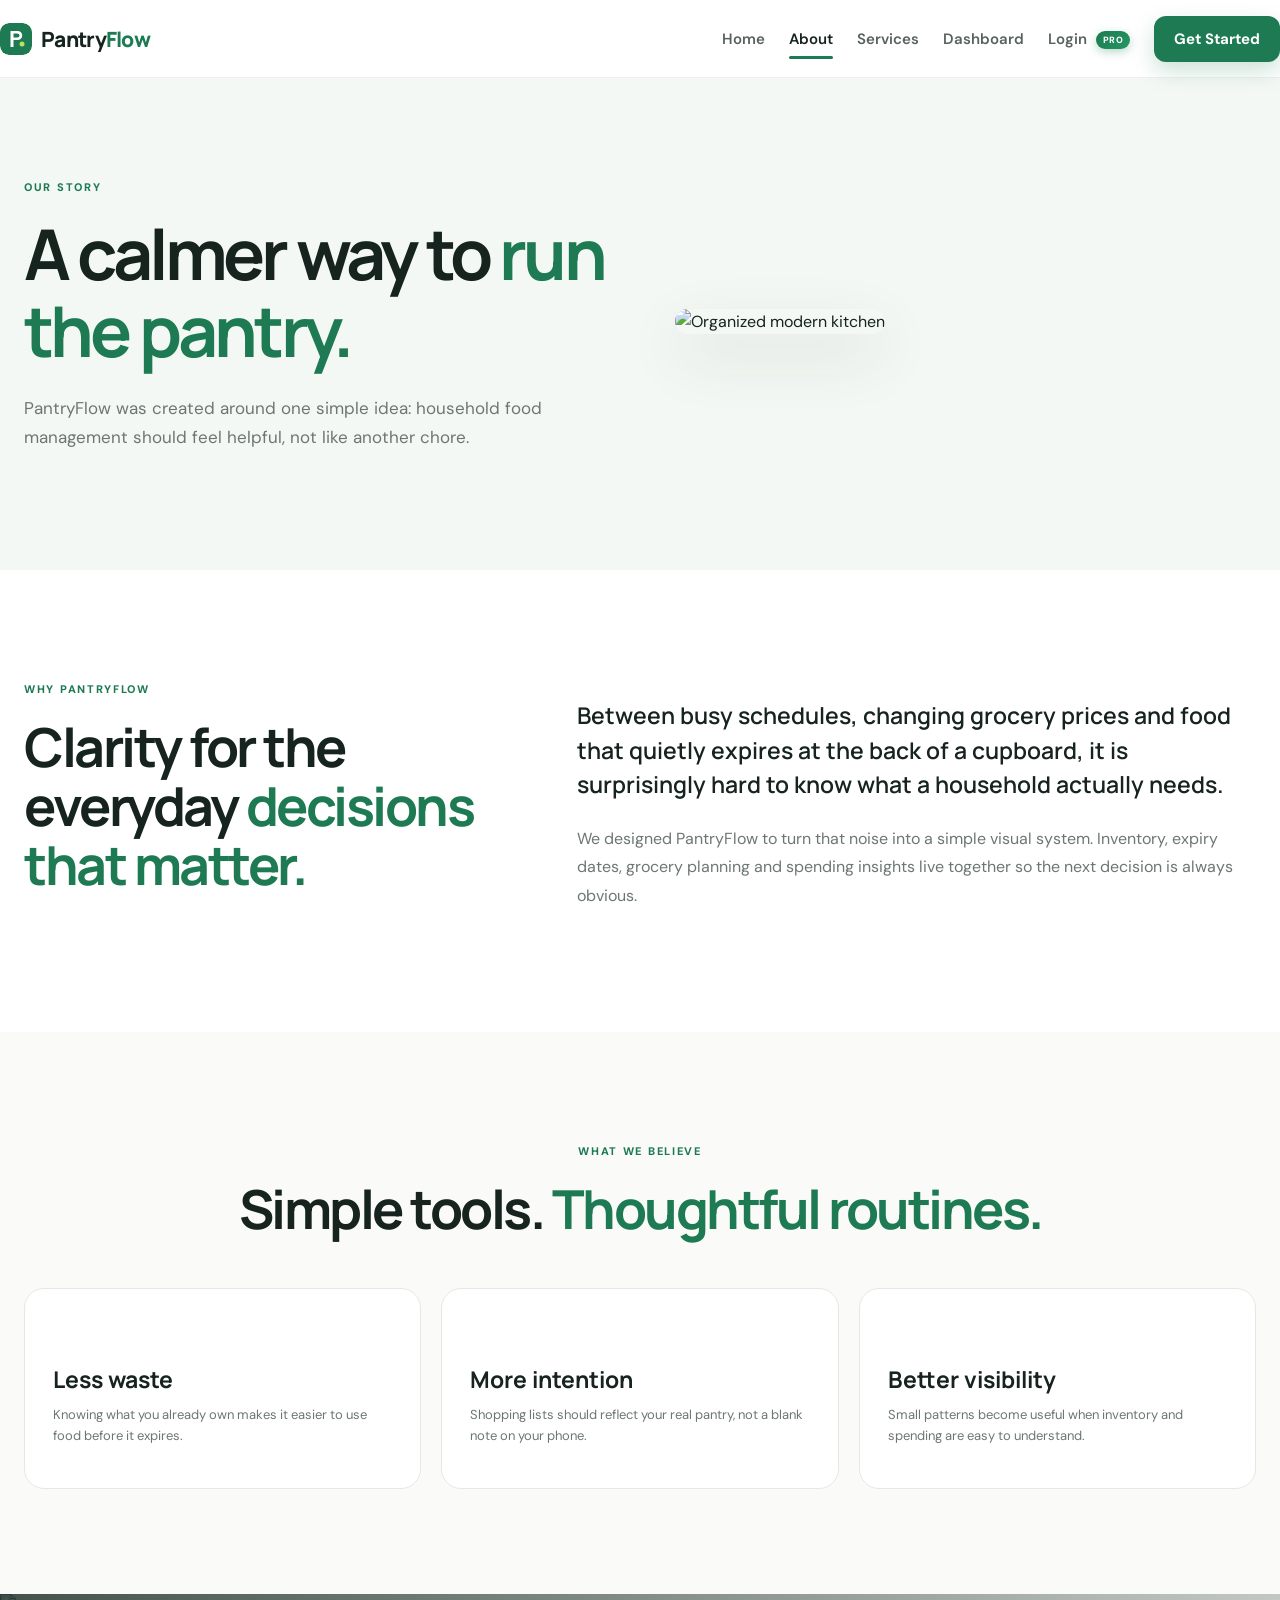
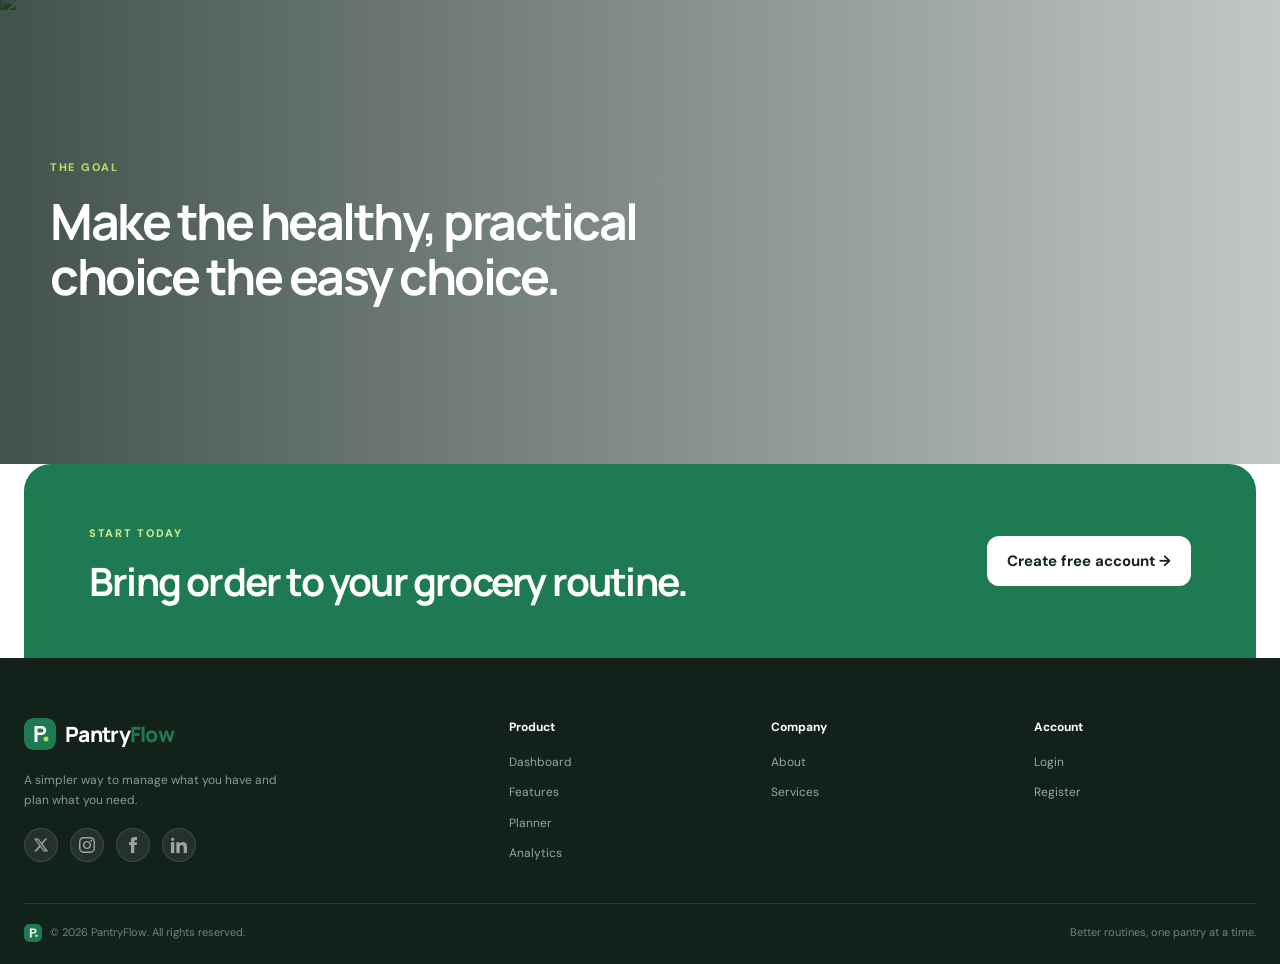
==== commit 16a89918: "U" ====
--- a/about.html
+++ b/about.html
@@ -20,10 +20,10 @@
     <button class="menu-toggle" aria-label="Open navigation"><i></i><i></i><i></i></button>
     <nav class="main-nav">
       <a href="index.html">Home</a>
-      <a href="dashboard.html">Dashboard</a>
       <a class="active" href="about.html">About</a>
       <a href="services.html">Services</a>
-      <a href="login.html">Login</a>
+      <a href="dashboard.html">Dashboard</a>
+      <a href="login.html">Login <span class="nav-badge">Pro</span></a>
       <a class="btn btn-primary nav-btn" href="register.html">Get Started</a>
     </nav>
   </div>
@@ -32,7 +32,7 @@
 <main>
 <section class="inner-hero"><div class="container inner-grid"><div class="reveal"><span class="eyebrow">Our story</span><h1>A calmer way to <span>run the pantry.</span></h1><p>PantryFlow was created around one simple idea: household food management should feel helpful, not like another chore.</p></div><div class="inner-image reveal delay-1"><img src="https://images.unsplash.com/photo-1556911220-e15b29be8c8f?auto=format&fit=crop&w=1200&q=85" alt="Organized modern kitchen"></div></div></section>
 <section class="section"><div class="container story-grid"><div class="section-head"><span class="eyebrow">Why PantryFlow</span><h2>Clarity for the everyday <span>decisions that matter.</span></h2></div><div><p class="large-copy">Between busy schedules, changing grocery prices and food that quietly expires at the back of a cupboard, it is surprisingly hard to know what a household actually needs.</p><p>We designed PantryFlow to turn that noise into a simple visual system. Inventory, expiry dates, grocery planning and spending insights live together so the next decision is always obvious.</p></div></div></section>
-<section class="section values"><div class="container"><div class="section-head center"><span class="eyebrow">What we believe</span><h2>Simple tools. <span>Thoughtful routines.</span></h2></div><div class="value-grid"><article><span>01</span><h3>Less waste</h3><p>Knowing what you already own makes it easier to use food before it expires.</p></article><article><span>02</span><h3>More intention</h3><p>Shopping lists should reflect your real pantry, not a blank note on your phone.</p></article><article><span>03</span><h3>Better visibility</h3><p>Small patterns become useful when inventory and spending are easy to understand.</p></article></div></div></section>
+<section class="section values"><div class="container"><div class="section-head center"><span class="eyebrow">What we believe</span><h2>Simple tools. <span>Thoughtful routines.</span></h2></div><div class="value-grid"><article><span></span><h3>Less waste</h3><p>Knowing what you already own makes it easier to use food before it expires.</p></article><article><span></span><h3>More intention</h3><p>Shopping lists should reflect your real pantry, not a blank note on your phone.</p></article><article></span><h3>Better visibility</h3><p>Small patterns become useful when inventory and spending are easy to understand.</p></article></div></div></section>
 <section class="image-banner"><img src="https://images.unsplash.com/photo-1498837167922-ddd27525d352?auto=format&fit=crop&w=1800&q=85" alt="Healthy food ingredients"><div><span class="eyebrow pale">The goal</span><h2>Make the healthy, practical choice the easy choice.</h2></div></section>
 <section class="cta"><div class="container cta-box"><div><span class="eyebrow">Start today</span><h2>Bring order to your grocery routine.</h2></div><a class="btn btn-white" href="register.html">Create free account →</a></div></section>
 </main>
--- a/assets/style.css
+++ b/assets/style.css
@@ -29,12 +29,13 @@
   font-family: "DM Sans", sans-serif;
   color: var(--ink);
   background: #fff;
-  line-height: 1.55;
+  line-height: 1.6;
+  font-size: 16px;
 }
 
 h1, h2, h3 {
   font-family: "Manrope", sans-serif;
-  line-height: 1.08;
+  line-height: 1.1;
   margin: 0;
 }
 
@@ -48,7 +49,7 @@
 }
 
 .container {
-  width: min(1180px, calc(100% - 48px));
+  width: min(1280px, calc(100% - 48px));
   margin: auto;
 }
 
@@ -69,6 +70,7 @@
   display: flex;
   align-items: center;
   justify-content: space-between;
+  gap: 20px;
   width: 100%;
 }
 
@@ -79,6 +81,7 @@
   font: 800 21px "Manrope", sans-serif;
   letter-spacing: -0.7px;
   color: var(--ink);
+  flex-shrink: 0;
 }
 
 .accent {
@@ -114,10 +117,12 @@
 .main-nav {
   display: flex;
   align-items: center;
-  gap: 28px;
-  font-size: 14px;
+  gap: 24px;
+  font-size: 15px;
   font-weight: 600;
   color: #59635e;
+  white-space: nowrap;
+  flex-wrap: nowrap;
 }
 
 .main-nav > a:not(.btn) {
@@ -142,6 +147,28 @@
   border-radius: 2px;
 }
 
+/* Badge for Login button */
+.nav-badge {
+  display: inline-block;
+  background: linear-gradient(135deg, var(--green), #259663);
+  color: #ffffff;
+  font-size: 9px;
+  font-weight: 800;
+  padding: 2px 7px;
+  border-radius: 20px;
+  margin-left: 5px;
+  letter-spacing: 0.5px;
+  text-transform: uppercase;
+  vertical-align: middle;
+  box-shadow: 0 3px 10px rgba(29, 122, 82, 0.3);
+  transition: transform 0.2s ease;
+}
+
+.main-nav > a:hover .nav-badge {
+  transform: scale(1.08);
+}
+
+/* Overall Button & Hover System */
 .btn {
   border: 0;
   cursor: pointer;
@@ -151,23 +178,36 @@
   gap: 10px;
   padding: 13px 20px;
   border-radius: 12px;
+  font-size: 15px;
   font-weight: 700;
-  transition: 0.25s;
+  transition: all 0.25s ease;
+  user-select: none;
+}
+
+.btn:hover {
+  transform: translateY(-2px);
+  box-shadow: 0 10px 24px rgba(0, 0, 0, 0.12);
+}
+
+.btn:active {
+  transform: translateY(0);
 }
 
 .btn-primary {
   background: var(--green);
   color: #fff;
-  box-shadow: 0 9px 22px rgba(29, 122, 82, 0.18);
+  box-shadow: 0 9px 22px rgba(29, 122, 82, 0.22);
 }
 
 .btn-primary:hover {
-  background: #176443;
+  background: #156240;
+  box-shadow: 0 12px 28px rgba(29, 122, 82, 0.32);
   transform: translateY(-2px);
 }
 
 .btn-lg {
-  padding: 16px 23px;
+  padding: 16px 25px;
+  font-size: 16px;
 }
 
 .btn-dark {
@@ -175,13 +215,27 @@
   color: #fff;
 }
 
+.btn-dark:hover {
+  background: #091510;
+  transform: translateY(-2px);
+  box-shadow: 0 10px 25px rgba(0, 0, 0, 0.22);
+}
+
 .btn-white {
   background: #fff;
   color: var(--ink);
 }
 
+.btn-white:hover {
+  background: #f2f7f4;
+  transform: translateY(-2px);
+  box-shadow: 0 10px 24px rgba(0, 0, 0, 0.15);
+}
+
 .nav-btn {
-  padding: 11px 18px;
+  padding: 11px 20px;
+  flex-shrink: 0;
+  white-space: nowrap;
 }
 
 .menu-toggle {
@@ -662,11 +716,19 @@
 }
 
 .feature-card {
-  min-height: 340px;
+  min-height: 420px;
   border-radius: 24px;
   padding: 28px;
   position: relative;
   overflow: hidden;
+  display: flex;
+  flex-direction: column;
+  transition: transform 0.3s ease, box-shadow 0.3s ease;
+}
+
+.feature-card:hover {
+  transform: translateY(-6px);
+  box-shadow: 0 20px 40px rgba(0, 0, 0, 0.12);
 }
 
 .feature-card.light {
@@ -693,7 +755,7 @@
   border-radius: 14px;
   display: grid;
   place-items: center;
-  margin: 70px 0 20px;
+  margin: 24px 0 16px;
   font-size: 20px;
 }
 
@@ -713,25 +775,54 @@
 }
 
 .feature-card h3 {
-  font-size: 23px;
+  font-size: 24px;
+  margin-bottom: 8px;
 }
 
 .feature-card p {
-  font-size: 13px;
-  line-height: 1.7;
-  color: #748078;
-  max-width: 300px;
-}
-
-.dark-card p {
-  color: #adb8b1;
+  font-size: 15px;
+  line-height: 1.65;
+  color: #5c6861;
+  margin: 0 0 16px;
+}
+
+.feature-card.dark p {
+  color: #b0beb5;
+}
+
+.feature-card-img, .service-card-img {
+  width: 100%;
+  height: 155px;
+  border-radius: 16px;
+  overflow: hidden;
+  margin: 12px 0 20px;
+  box-shadow: 0 8px 20px rgba(0, 0, 0, 0.08);
+}
+
+.feature-card-img img, .service-card-img img {
+  width: 100%;
+  height: 100%;
+  object-fit: cover;
+  transition: transform 0.4s ease;
+}
+
+.feature-card:hover .feature-card-img img,
+.service-card:hover .service-card-img img {
+  transform: scale(1.06);
 }
 
 .feature-card a {
-  position: absolute;
-  bottom: 28px;
-  font-size: 12px;
+  margin-top: auto;
+  font-size: 14px;
   font-weight: 700;
+  display: inline-flex;
+  align-items: center;
+  gap: 6px;
+  transition: transform 0.2s ease, color 0.2s ease;
+}
+
+.feature-card a:hover {
+  transform: translateX(4px);
 }
 
 .split {
@@ -1467,17 +1558,25 @@
 }
 
 .auth-form {
-  width: min(410px, 100%);
+  width: min(440px, 100%);
+  text-align: left;
+}
+
+.auth-form.left-aligned,
+.auth-form.left-aligned * {
+  text-align: left !important;
 }
 
 .auth-form h2 {
   font-size: 38px;
   letter-spacing: -1.8px;
+  text-align: left;
 }
 
 .muted {
   color: var(--muted);
-  font-size: 13px;
+  font-size: 14px;
+  text-align: left;
 }
 
 .auth-form form {
@@ -1489,18 +1588,20 @@
 .auth-form label {
   display: grid;
   gap: 7px;
-  font-size: 11px;
+  font-size: 12px;
   font-weight: 700;
+  text-align: left;
 }
 
 .auth-form input, .auth-form select {
   width: 100%;
-  height: 47px;
+  height: 48px;
   border: 1px solid #dce3de;
   border-radius: 11px;
-  padding: 0 13px;
+  padding: 0 14px;
   outline: 0;
   background: #fff;
+  font-size: 14px;
 }
 
 .auth-form input:focus {
@@ -1513,21 +1614,28 @@
 }
 
 .password input {
-  padding-right: 55px;
+  padding-right: 65px;
 }
 
 .show-pass {
   position: absolute;
   right: 7px;
   top: 7px;
-  height: 33px;
+  height: 34px;
+  padding: 0 10px;
   border: 0;
   background: #f0f4f1;
   border-radius: 8px;
-  font-size: 9px;
+  font-size: 11px;
   font-weight: 700;
   color: var(--green);
   cursor: pointer;
+  transition: all 0.2s ease;
+}
+
+.show-pass:hover {
+  background: #e2ede5;
+  color: #125438;
 }
 
 .form-row {
@@ -1535,38 +1643,47 @@
   flex-direction: row;
   justify-content: space-between;
   align-items: center;
-  font-size: 10px !important;
+  font-size: 12px !important;
 }
 
 .form-row a, .switch a {
   color: var(--green);
   font-weight: 700;
+  transition: color 0.2s ease;
+}
+
+.form-row a:hover, .switch a:hover {
+  color: #125438;
+  text-decoration: underline;
 }
 
 .check-label {
   display: flex !important;
   align-items: center;
-  gap: 7px !important;
+  gap: 8px !important;
   font-weight: 500 !important;
 }
 
 .check-label input {
-  width: 15px;
-  height: 15px;
+  width: 16px;
+  height: 16px;
+  cursor: pointer;
 }
 
 .submit-btn {
   width: 100%;
-  height: 49px;
+  height: 50px;
+  font-size: 15px;
 }
 
 .or {
   display: flex;
   align-items: center;
   gap: 10px;
-  margin: 22px 0;
+  margin: 22px 0 16px;
   color: #a1aaa5;
-  font-size: 10px;
+  font-size: 11px;
+  text-align: left;
 }
 
 .or:before, .or:after {
@@ -1576,26 +1693,56 @@
   flex: 1;
 }
 
+.auth-social-row {
+  display: flex;
+  gap: 10px;
+  margin-top: 10px;
+}
+
 .social-btn {
-  height: 47px;
-  width: 100%;
+  flex: 1;
+  height: 46px;
   border: 1px solid var(--line);
   background: #fff;
   border-radius: 11px;
   font-weight: 700;
-  font-size: 11px;
+  font-size: 13px;
   cursor: pointer;
+  display: inline-flex;
+  align-items: center;
+  justify-content: center;
+  gap: 8px;
+  color: var(--ink);
+  transition: all 0.25s ease;
+  box-shadow: 0 2px 6px rgba(0, 0, 0, 0.04);
+}
+
+.social-btn:hover {
+  background: var(--soft);
+  border-color: #cbd5d0;
+  transform: translateY(-2px);
+  box-shadow: 0 8px 18px rgba(0, 0, 0, 0.08);
+}
+
+.social-btn:active {
+  transform: translateY(0);
+}
+
+.social-btn svg {
+  width: 18px;
+  height: 18px;
+  flex-shrink: 0;
 }
 
 .switch {
-  text-align: center;
+  text-align: left !important;
   color: #89928d;
-  font-size: 11px;
+  font-size: 13px;
   margin-top: 24px;
 }
 
 .terms {
-  font-size: 10px !important;
+  font-size: 11px !important;
 }
 
 .terms input {
@@ -2259,6 +2406,10 @@
 }
 
 /* Tablet & Mobile Breakpoint (Max-width 900px, includes 768px and 368px explicitly) */
+.dash-menu-toggle {
+  display: none;
+}
+
 @media (max-width: 900px) {
   .container {
     width: calc(100% - 32px);
@@ -2292,6 +2443,34 @@
     border-radius: 2px;
     transition: all 0.25s ease;
   }
+  .dash-menu-toggle {
+    display: flex !important;
+    flex-direction: column;
+    justify-content: center;
+    align-items: center;
+    gap: 4px;
+    width: 40px;
+    height: 40px;
+    border: 1px solid var(--line);
+    border-radius: 10px;
+    background: #fff;
+    cursor: pointer;
+    margin-left: auto;
+    z-index: 100;
+    transition: all 0.25s ease;
+  }
+  .dash-menu-toggle:hover {
+    background: var(--soft);
+    border-color: var(--green);
+  }
+  .dash-menu-toggle i {
+    display: block;
+    width: 20px;
+    height: 2px;
+    background: var(--ink);
+    border-radius: 2px;
+    transition: all 0.25s ease;
+  }
   .main-nav {
     display: none;
     position: absolute;
@@ -2319,6 +2498,14 @@
   .main-nav > a:hover {
     background: var(--soft);
   }
+  /* Highlight selected page in mobile header nav drawer */
+  .main-nav > a.active {
+    background: #eaf5ee !important;
+    color: var(--green) !important;
+    font-weight: 700 !important;
+    border-left: 4px solid var(--green) !important;
+    padding-left: 16px !important;
+  }
   .main-nav > a.active:after {
     display: none;
   }
@@ -2329,55 +2516,58 @@
   }
 
   .sidebar-toggle {
-    display: inline-flex !important;
-    align-items: center;
-    gap: 6px;
-    font-size: 12px;
-    font-weight: 700;
-    padding: 8px 14px;
-    border-radius: 9px;
-    border: 1px solid var(--line);
-    background: #fff;
-    color: var(--ink);
-    cursor: pointer;
+    display: none !important;
   }
 
   .app-shell {
     grid-template-columns: 1fr;
   }
 
-  /* Fixed Mobile Sidebar Overlay for 368px and 768px */
+  /* Fixed Dashboard Sidebar Overlay on Right Side for 368px and 768px */
   .app-sidebar {
     position: fixed;
-    top: 68px;
-    left: -280px;
+    top: 64px;
+    right: -290px;
+    left: auto !important;
     bottom: 0;
-    width: 260px;
+    width: 270px;
     background: #ffffff;
-    z-index: 250;
-    box-shadow: 10px 0 35px rgba(0, 0, 0, 0.18);
-    transition: left 0.3s ease;
+    z-index: 300;
+    box-shadow: -10px 0 35px rgba(0, 0, 0, 0.18);
+    transition: right 0.3s ease;
     display: flex !important;
     overflow-y: auto;
   }
 
   .app-sidebar.open {
-    left: 0 !important;
+    right: 0 !important;
+  }
+
+  /* Highlight active dashboard sidebar item */
+  .sidebar-section a.side-active {
+    background: #eaf5ee !important;
+    color: var(--green) !important;
+    font-weight: 700 !important;
+    border-left: 3px solid var(--green) !important;
   }
 
   .hero {
-    padding: 55px 0 60px;
+    padding: 50px 0 65px;
+    overflow: visible;
+  }
+  .hero-art {
+    overflow: visible;
   }
   .hero-grid, .inner-grid, .split-grid, .dark-grid, .showcase-grid, .story-grid {
     grid-template-columns: 1fr;
     gap: 45px;
   }
   .hero h1 {
-    font-size: 48px;
-    letter-spacing: -2.7px;
+    font-size: 46px;
+    letter-spacing: -2.5px;
   }
   .hero-copy > p {
-    font-size: 15px;
+    font-size: 16px;
   }
   .hero-actions {
     flex-wrap: wrap;
@@ -2387,6 +2577,7 @@
   }
   .dashboard-window {
     transform: none;
+    overflow: visible;
   }
   .dash-layout {
     grid-template-columns: 95px 1fr;
@@ -2425,25 +2616,35 @@
     display: none;
   }
   .section {
-    padding: 75px 0;
+    padding: 70px 0;
   }
   .section-head h2 {
-    font-size: 39px;
+    font-size: 38px;
   }
   .feature-grid, .value-grid, .service-grid {
     grid-template-columns: 1fr;
   }
   .feature-card {
-    min-height: 315px;
+    min-height: auto;
   }
   .big-icon {
-    margin-top: 55px;
+    margin-top: 10px;
   }
   .photo-stack {
     padding-right: 0;
+    padding-bottom: 20px;
+  }
+  .photo-card {
+    position: relative;
+    left: 0;
+    bottom: 0;
+    margin: -35px 12px 0;
+    z-index: 5;
+    box-shadow: 0 12px 30px rgba(0, 0, 0, 0.14);
+    max-width: fit-content;
   }
   .main-photo {
-    height: 380px;
+    height: 360px;
   }
   .photo-small {
     right: -5px;
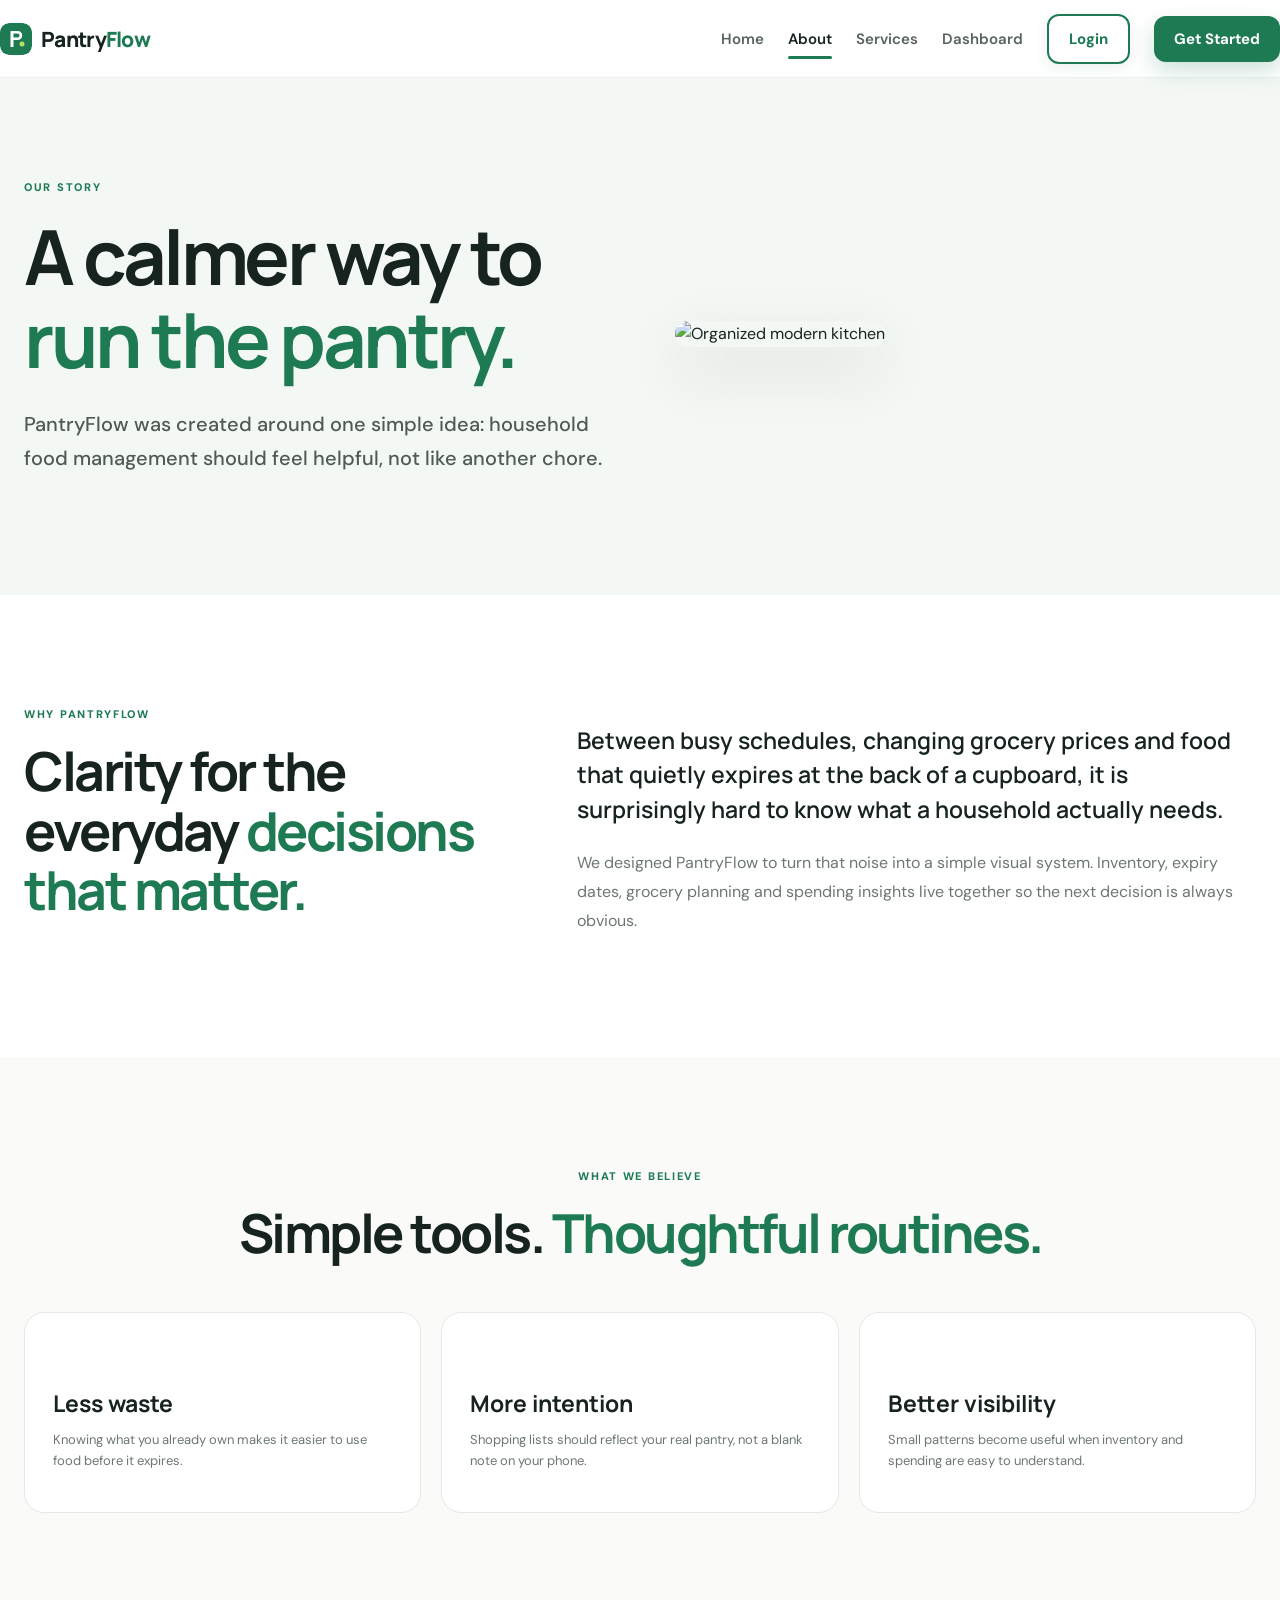
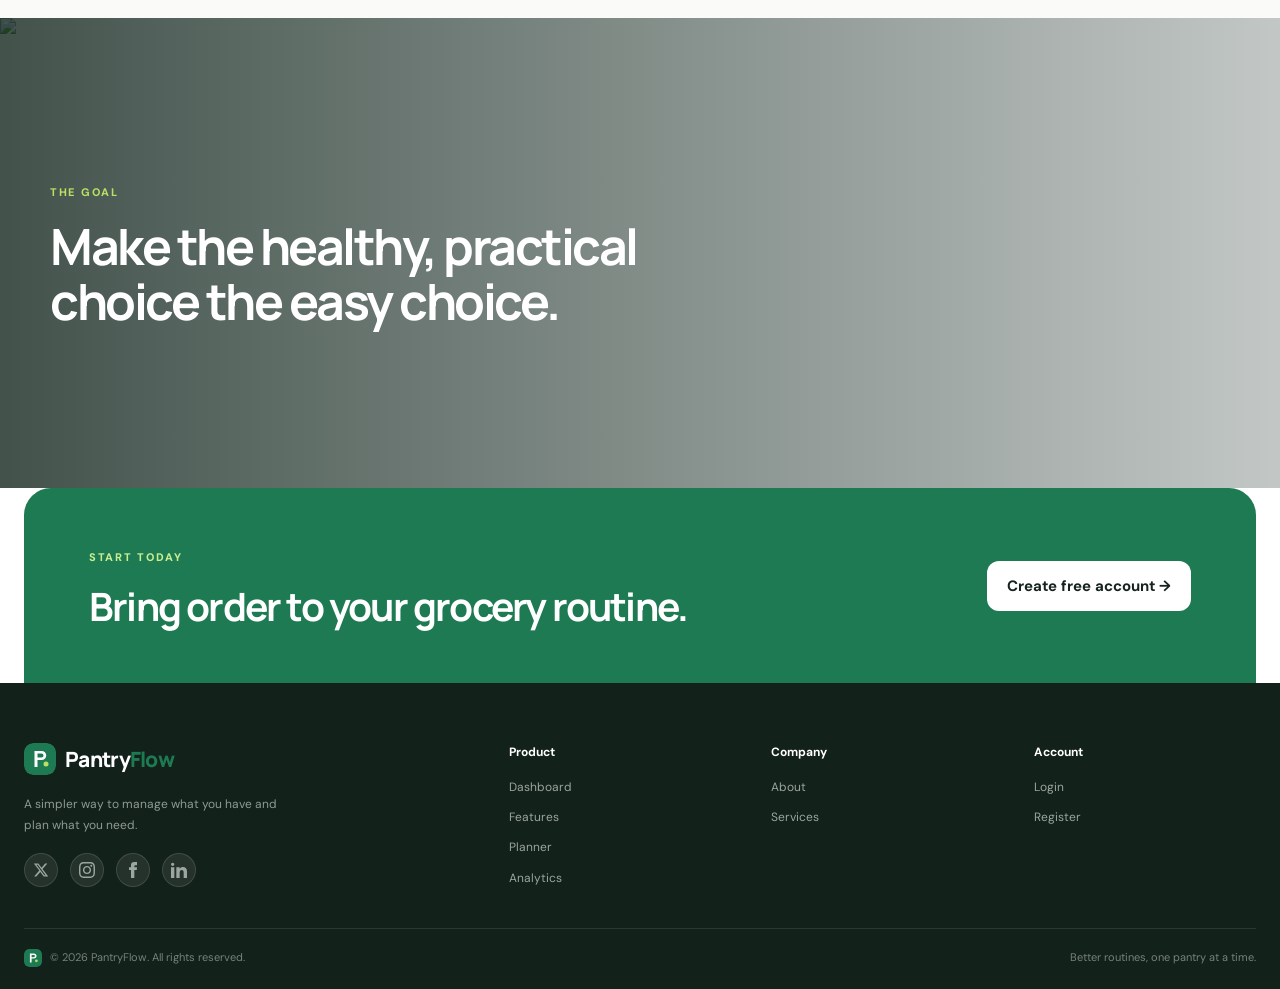
==== commit 5b1e24b0: "U" ====
--- a/about.html
+++ b/about.html
@@ -23,7 +23,7 @@
       <a class="active" href="about.html">About</a>
       <a href="services.html">Services</a>
       <a href="dashboard.html">Dashboard</a>
-      <a href="login.html">Login <span class="nav-badge">Pro</span></a>
+      <a class="btn btn-outline nav-btn" href="login.html">Login</a>
       <a class="btn btn-primary nav-btn" href="register.html">Get Started</a>
     </nav>
   </div>
--- a/assets/style.css
+++ b/assets/style.css
@@ -48,9 +48,16 @@
   font: inherit;
 }
 
+html, body {
+  overflow-x: hidden;
+  width: 100%;
+}
+
 .container {
-  width: min(1280px, calc(100% - 48px));
+  width: min(1320px, calc(100% - 48px));
   margin: auto;
+  max-width: 100%;
+  box-sizing: border-box;
 }
 
 /* Header & Navigation */
@@ -64,6 +71,10 @@
   position: sticky;
   top: 0;
   z-index: 50;
+  width: 100%;
+  max-width: 100%;
+  box-sizing: border-box;
+  overflow: visible;
 }
 
 .nav-wrap {
@@ -72,6 +83,8 @@
   justify-content: space-between;
   gap: 20px;
   width: 100%;
+  max-width: 100%;
+  box-sizing: border-box;
 }
 
 .brand {
@@ -205,6 +218,21 @@
   transform: translateY(-2px);
 }
 
+.btn-outline {
+  background: transparent;
+  color: var(--green);
+  border: 2px solid var(--green);
+  box-shadow: 0 4px 14px rgba(29, 122, 82, 0.1);
+}
+
+.btn-outline:hover {
+  background: var(--green);
+  color: #ffffff;
+  border-color: var(--green);
+  box-shadow: 0 12px 28px rgba(29, 122, 82, 0.32);
+  transform: translateY(-2px);
+}
+
 .btn-lg {
   padding: 16px 25px;
   font-size: 16px;
@@ -1244,16 +1272,17 @@
 }
 
 .inner-hero h1 {
-  font-size: clamp(48px, 5.5vw, 70px);
-  letter-spacing: -3.8px;
+  font-size: clamp(52px, 6vw, 76px);
+  letter-spacing: -3.5px;
 }
 
 .inner-hero p {
-  font-size: 17px;
-  line-height: 1.75;
-  color: var(--muted);
-  max-width: 580px;
+  font-size: 20px;
+  line-height: 1.7;
+  color: #4e5a53;
+  max-width: 660px;
   margin-top: 25px;
+  font-weight: 500;
 }
 
 .inner-image img {
@@ -1421,23 +1450,25 @@
 }
 
 .service-card > span {
-  font-size: 10px;
-  color: #9ba39e;
+  font-size: 13px;
+  font-weight: 700;
+  color: #8c9790;
 }
 
 .service-card h3 {
-  font-size: 21px;
-  margin: 7px 0;
+  font-size: 23px;
+  font-weight: 800;
+  margin: 8px 0;
 }
 
 .service-card p {
-  font-size: 12px;
-  color: var(--muted);
-  line-height: 1.7;
+  font-size: 15px;
+  color: #55635b;
+  line-height: 1.65;
 }
 
 .service-card a {
-  font-size: 11px;
+  font-size: 14px;
   font-weight: 800;
   color: var(--green);
 }
@@ -1469,13 +1500,14 @@
 
 /* Brand logo positioned directly ABOVE the heading inside form card */
 .auth-form-brand {
-  display: inline-flex;
+  display: flex;
   align-items: center;
   gap: 9px;
-  margin-bottom: 22px;
+  margin-bottom: 30px;
   font: 800 24px "Manrope", sans-serif;
   color: var(--ink);
   text-decoration: none;
+  text-align: left;
 }
 
 .auth-shell {
@@ -1559,7 +1591,10 @@
 
 .auth-form {
   width: min(440px, 100%);
-  text-align: left;
+  display: flex;
+  flex-direction: column;
+  align-items: flex-start;
+  text-align: left !important;
 }
 
 .auth-form.left-aligned,
@@ -1567,16 +1602,27 @@
   text-align: left !important;
 }
 
+.auth-form .eyebrow {
+  display: block;
+  text-align: left !important;
+  margin-bottom: 8px;
+  width: 100%;
+}
+
 .auth-form h2 {
   font-size: 38px;
   letter-spacing: -1.8px;
-  text-align: left;
+  text-align: left !important;
+  margin: 0 0 10px 0;
+  width: 100%;
 }
 
 .muted {
   color: var(--muted);
-  font-size: 14px;
-  text-align: left;
+  font-size: 15px;
+  text-align: left !important;
+  margin: 0 0 24px 0;
+  width: 100%;
 }
 
 .auth-form form {
@@ -1776,38 +1822,38 @@
 .app-search {
   border: 1px solid var(--line);
   border-radius: 10px;
-  width: 280px;
-  height: 38px;
-  display: flex;
-  align-items: center;
-  padding: 0 12px;
+  width: 290px;
+  height: 42px;
+  display: flex;
+  align-items: center;
+  padding: 0 14px;
   gap: 8px;
-  color: #9aa39e;
-  font-size: 12px;
+  color: #89948e;
+  font-size: 14px;
 }
 
 .app-user {
   display: flex;
   align-items: center;
-  gap: 10px;
+  gap: 12px;
 }
 
 .app-user button {
   border: 0;
   background: none;
   cursor: pointer;
-  font-size: 16px;
+  font-size: 18px;
 }
 
 .user-avatar {
-  width: 34px;
-  height: 34px;
+  width: 36px;
+  height: 36px;
   border-radius: 50%;
   background: #d8e9df;
   color: var(--green);
   display: grid;
   place-items: center;
-  font-size: 10px;
+  font-size: 12px;
   font-weight: 800;
 }
 
@@ -1816,23 +1862,23 @@
 }
 
 .app-user b {
-  font-size: 10px;
+  font-size: 13px;
 }
 
 .app-user small {
-  font-size: 8px;
-  color: #929b96;
+  font-size: 11px;
+  color: #828e88;
 }
 
 .app-user > a {
   margin-left: 6px;
   color: #8b9590;
-  font-size: 14px;
+  font-size: 16px;
 }
 
 .app-shell {
   display: grid;
-  grid-template-columns: 230px 1fr;
+  grid-template-columns: 240px 1fr;
   min-height: calc(100vh - 72px);
 }
 
@@ -1851,18 +1897,19 @@
 }
 
 .sidebar-section > small {
-  font-size: 8px;
+  font-size: 12px;
+  font-weight: 800;
   text-transform: uppercase;
-  letter-spacing: 1.4px;
-  color: #a2aaa5;
+  letter-spacing: 1.2px;
+  color: #929d97;
   padding: 0 12px 7px;
 }
 
 .sidebar-section a {
   padding: 10px 12px;
   border-radius: 9px;
-  color: #748078;
-  font-size: 11px;
+  color: #5d6961;
+  font-size: 14px;
   font-weight: 600;
   cursor: pointer;
   transition: all 0.2s ease;
@@ -1883,17 +1930,18 @@
   background: #163127;
   color: #fff;
   border-radius: 14px;
-  padding: 16px;
+  padding: 18px;
 }
 
 .upgrade-card b {
-  font: 700 12px "Manrope", sans-serif;
+  font: 700 14px "Manrope", sans-serif;
 }
 
 .upgrade-card p {
-  font-size: 9px;
+  font-size: 12px;
   color: #b9c7c0;
-  line-height: 1.5;
+  line-height: 1.55;
+  margin: 6px 0 12px;
 }
 
 .upgrade-card button {
@@ -1902,8 +1950,8 @@
   background: #c4e879;
   color: #183024;
   border-radius: 8px;
-  padding: 8px;
-  font-size: 9px;
+  padding: 10px;
+  font-size: 12px;
   font-weight: 800;
   cursor: pointer;
 }
@@ -1935,8 +1983,8 @@
 
 .app-heading p {
   margin: 5px 0 0;
-  color: #8a938e;
-  font-size: 12px;
+  color: #727e77;
+  font-size: 14px;
 }
 
 .overview-cards {
@@ -1956,12 +2004,13 @@
 }
 
 .round-icon {
-  width: 39px;
-  height: 39px;
-  border-radius: 11px;
+  width: 42px;
+  height: 42px;
+  border-radius: 12px;
   display: grid;
   place-items: center;
   font-weight: 800;
+  font-size: 18px;
 }
 
 .round-icon.green {
@@ -1989,17 +2038,19 @@
 }
 
 .overview-card small {
-  font-size: 8px;
-  color: #8c9691;
+  font-size: 13px;
+  font-weight: 600;
+  color: #727f78;
 }
 
 .overview-card strong {
-  font: 800 21px "Manrope", sans-serif;
+  font: 800 24px "Manrope", sans-serif;
   margin: 2px 0;
 }
 
 .overview-card em {
-  font-size: 8px;
+  font-size: 12px;
+  font-weight: 600;
   color: var(--green);
   font-style: normal;
 }
@@ -2019,7 +2070,7 @@
   background: #fff;
   border: 1px solid var(--line);
   border-radius: 16px;
-  padding: 19px;
+  padding: 22px;
 }
 
 .chart-card {
@@ -2034,18 +2085,19 @@
 
 .app-card-head b {
   display: block;
-  font-size: 12px;
+  font-size: 16px;
+  font-weight: 800;
 }
 
 .app-card-head small {
   display: block;
-  font-size: 8px;
-  color: #969f9a;
+  font-size: 13px;
+  color: #7e8b85;
   margin-top: 4px;
 }
 
 .app-card-head a {
-  font-size: 9px;
+  font-size: 13px;
   color: var(--green);
   font-weight: 800;
   cursor: pointer;
@@ -2053,10 +2105,11 @@
 
 .app-card-head select {
   border: 1px solid var(--line);
-  border-radius: 7px;
-  font-size: 8px;
-  padding: 5px;
+  border-radius: 8px;
+  font-size: 13px;
+  padding: 6px 10px;
   background: #fff;
+  color: var(--ink);
 }
 
 .large-chart {
@@ -2107,17 +2160,18 @@
   gap: 18px;
   margin-top: 15px;
   align-items: center;
-  font-size: 9px;
-  color: #7e8883;
+  font-size: 13px;
+  color: #6a7670;
+  font-weight: 500;
 }
 
 .legend span i {
   display: inline-block;
-  width: 7px;
-  height: 7px;
+  width: 8px;
+  height: 8px;
   border-radius: 50%;
   background: var(--green);
-  margin-right: 5px;
+  margin-right: 6px;
 }
 
 .legend span:nth-child(2) i {
@@ -2126,29 +2180,31 @@
 
 .legend small {
   margin-left: auto;
-  color: #a1aaa5;
+  color: #8c9791;
+  font-size: 12px;
 }
 
 .item-list {
   display: grid;
-  gap: 2px;
-  margin-top: 12px;
+  gap: 4px;
+  margin-top: 14px;
 }
 
 .item-list > div {
   display: flex;
   align-items: center;
-  gap: 9px;
-  padding: 8px 0;
+  gap: 12px;
+  padding: 10px 0;
 }
 
 .food-round {
-  width: 30px;
-  height: 30px;
+  width: 36px;
+  height: 36px;
   background: #f4f7f4;
-  border-radius: 9px;
+  border-radius: 10px;
   display: grid;
   place-items: center;
+  font-size: 16px;
 }
 
 .item-list p {
@@ -2161,54 +2217,58 @@
 }
 
 .item-list p b {
-  font-size: 9px;
+  font-size: 14px;
+  font-weight: 700;
 }
 
 .item-list p small {
-  font-size: 7px;
-  color: #929b96;
+  font-size: 12px;
+  color: #7b8882;
 }
 
 .todo-list {
   display: grid;
-  gap: 2px;
-  margin-top: 12px;
+  gap: 4px;
+  margin-top: 14px;
 }
 
 .todo-list label {
   display: flex;
   align-items: center;
-  gap: 8px;
-  padding: 8px 0;
-  font-size: 10px;
+  gap: 10px;
+  padding: 10px 0;
+  font-size: 14px;
+  font-weight: 600;
   border-bottom: 1px solid #f0f2f0;
 }
 
 .todo-list input {
   accent-color: var(--green);
+  width: 16px;
+  height: 16px;
 }
 
 .todo-list em {
   margin-left: auto;
-  font-size: 7px;
-  color: #a0a8a4;
+  font-size: 12px;
+  color: #838e88;
   font-style: normal;
 }
 
 .category-list {
   display: grid;
-  gap: 10px;
-  margin-top: 15px;
+  gap: 12px;
+  margin-top: 16px;
 }
 
 .category-list > div {
   display: flex;
   align-items: center;
-  gap: 9px;
+  gap: 12px;
 }
 
 .category-list > div > span {
-  font-size: 17px;
+  font-size: 20px;
 }
 
 .category-list div div {
@@ -2220,16 +2280,18 @@
 }
 
 .category-list b {
-  font-size: 9px;
+  font-size: 14px;
+  font-weight: 700;
 }
 
 .category-list small {
-  font-size: 7px;
-  color: #9aa29e;
+  font-size: 12px;
+  color: #7c8983;
 }
 
 .category-list strong {
-  font-size: 9px;
+  font-size: 14px;
+  font-weight: 700;
   color: var(--green);
 }
 
@@ -2243,28 +2305,32 @@
   width: 100%;
   border-collapse: collapse;
   text-align: left;
-  font-size: 12px;
+  font-size: 14px;
 }
 
 .data-table th {
-  padding: 12px 14px;
+  padding: 14px 16px;
   background: var(--soft);
-  color: #5c6862;
+  color: #4b5751;
   font-weight: 700;
+  font-size: 13px;
+  text-transform: uppercase;
+  letter-spacing: 0.5px;
   border-bottom: 1px solid var(--line);
 }
 
 .data-table td {
-  padding: 13px 14px;
+  padding: 14px 16px;
   border-bottom: 1px solid var(--line);
   color: var(--ink);
+  font-size: 14px;
 }
 
 .status-badge {
   display: inline-block;
-  padding: 4px 10px;
+  padding: 5px 12px;
   border-radius: 12px;
-  font-size: 10px;
+  font-size: 12px;
   font-weight: 700;
 }
 
@@ -2369,6 +2435,16 @@
 }
 
 /* Responsive Media Queries */
+@media (min-width: 1440px) {
+  .container {
+    width: min(1380px, calc(100% - 64px));
+    max-width: 100%;
+  }
+  .nav-wrap {
+    gap: 32px;
+  }
+}
+
 @media (max-width: 1100px) {
   .container {
     width: min(940px, calc(100% - 40px));
@@ -2435,13 +2511,14 @@
     margin-left: auto;
     z-index: 100;
   }
-  .menu-toggle i {
+  .menu-toggle i, .dash-menu-toggle i {
     display: block;
     width: 20px;
     height: 2px;
     background: var(--ink);
     border-radius: 2px;
     transition: all 0.25s ease;
+    pointer-events: none;
   }
   .dash-menu-toggle {
     display: flex !important;
@@ -2463,18 +2540,10 @@
     background: var(--soft);
     border-color: var(--green);
   }
-  .dash-menu-toggle i {
-    display: block;
-    width: 20px;
-    height: 2px;
-    background: var(--ink);
-    border-radius: 2px;
-    transition: all 0.25s ease;
-  }
   .main-nav {
     display: none;
     position: absolute;
-    top: 68px;
+    top: 100%;
     left: 0;
     right: 0;
     background: #ffffff;
@@ -2484,7 +2553,7 @@
     flex-direction: column;
     align-items: stretch;
     gap: 4px;
-    z-index: 99;
+    z-index: 999;
   }
   .main-nav.open {
     display: flex !important;
@@ -2624,6 +2693,20 @@
   .feature-grid, .value-grid, .service-grid {
     grid-template-columns: 1fr;
   }
+  .service-card-img {
+    height: 230px;
+    margin: 16px 0 20px;
+  }
+  .service-card-img img {
+    height: 100%;
+    width: 100%;
+    object-fit: cover;
+    object-position: center;
+  }
+  .showcase-image img {
+    height: 340px;
+    object-fit: cover;
+  }
   .feature-card {
     min-height: auto;
   }
